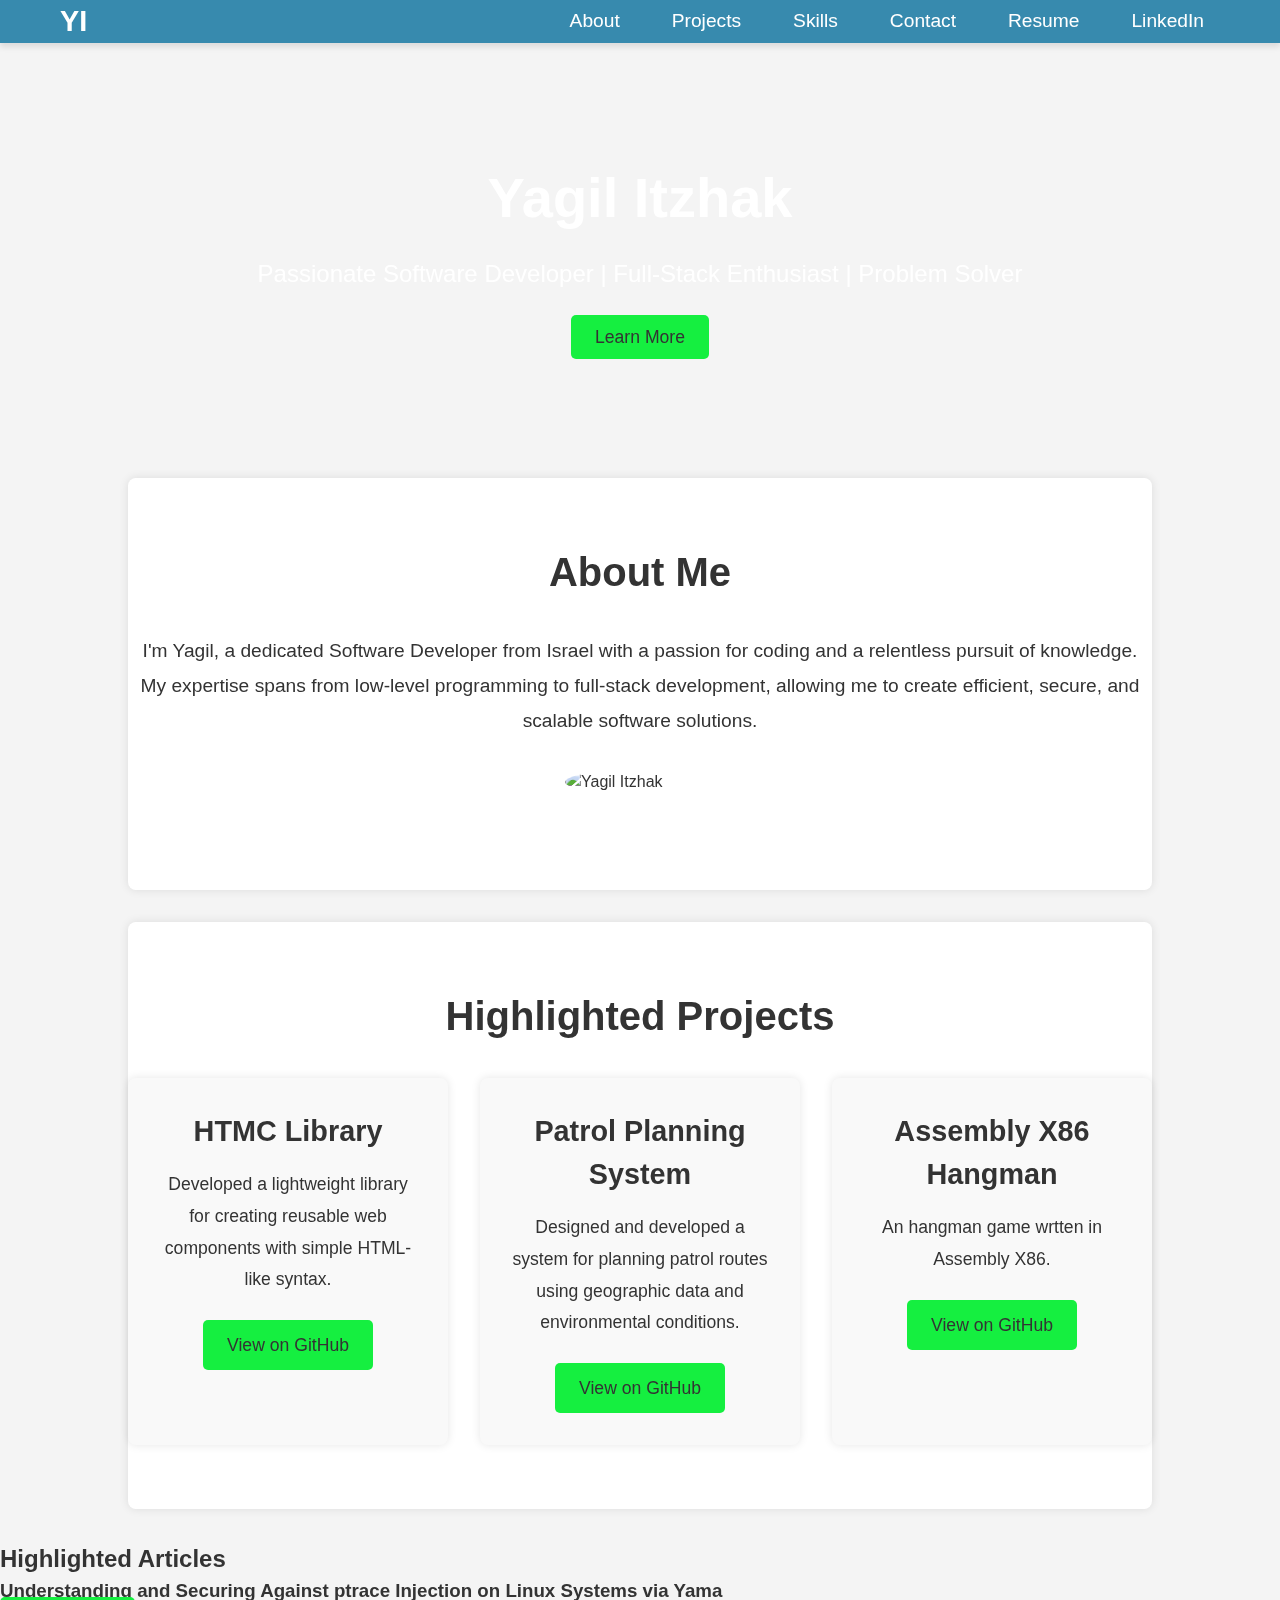
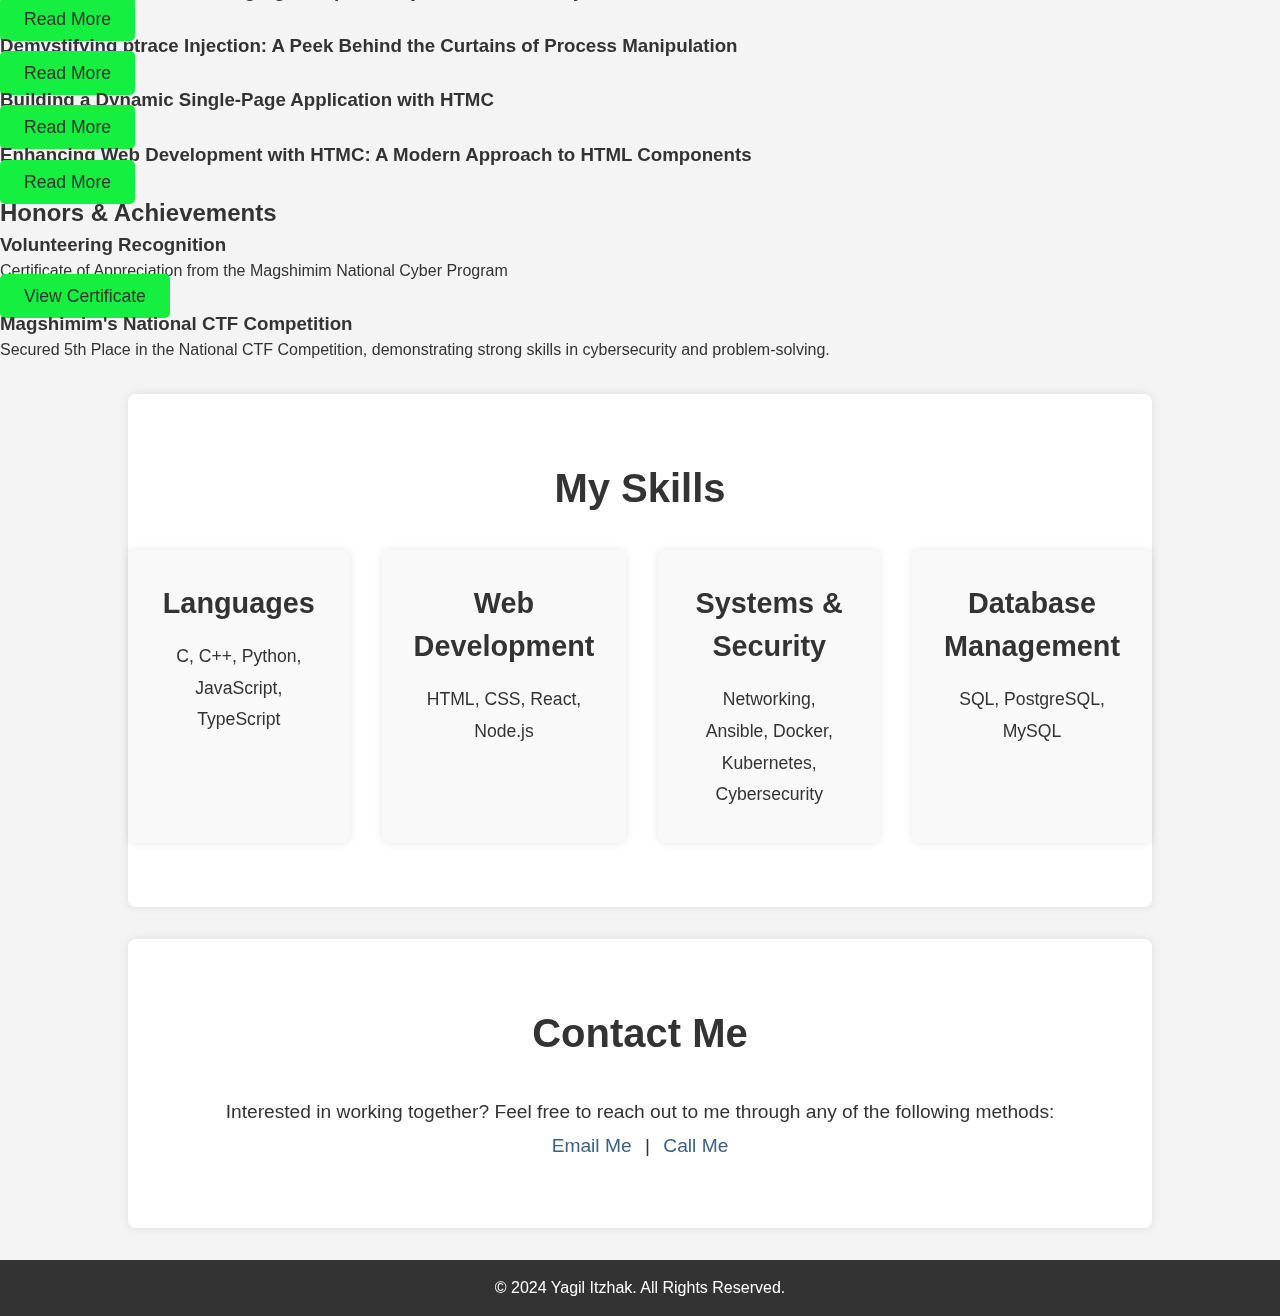
==== index.html @ 3022a71c "clearfy" ====
<!DOCTYPE html>
<html lang="en">
<head>
    <meta charset="UTF-8">
    <meta name="viewport" content="width=device-width, initial-scale=1.0">
    <link rel="stylesheet" href="style.css">
    <link rel="icon" href="./favicon.ico" type="image/x-icon">
    <title>Yagil Itzhak - Software Developer</title>
    <script src="https://cdnjs.cloudflare.com/ajax/libs/three.js/r128/three.min.js"></script>
</head>
<body>

    <!-- Navigation -->
    <nav class="navigation">
        <div class="nav-container">
            <div class="logo">
                <a href="#home">YI</a>
            </div>
            <div class="menu-toggle" id="mobile-menu">
                <span class="bar"></span>
                <span class="bar"></span>
                <span class="bar"></span>
            </div>
            <ul class="nav-menu">
                <li><a href="#about">About</a></li>
                <li><a href="#projects">Projects</a></li>
                <li><a href="#skills">Skills</a></li>
                <li><a href="#contact">Contact</a></li>
                <li><a href="./resume.html">Resume</a></li>
                <li><a href="https://www.linkedin.com/in/yagil-itzhak" target="_blank">LinkedIn</a></li>
            </ul>
        </div>
    </nav>

    <!-- Header -->
    <header class="header" id="home">
        <div class="header-content">
            <h1>Yagil Itzhak</h1>
            <p>Passionate Software Developer | Full-Stack Enthusiast | Problem Solver</p>
            <a href="#about" class="btn">Learn More</a>
        </div>
    </header>

    <!-- Three.js Canvas Container -->
    <div id="threejs-background"></div>

    <!-- About Section -->
    <section class="about" id="about">
        <div class="content">
            <h2>About Me</h2>
            <p>
                I'm Yagil, a dedicated Software Developer from Israel with a passion for coding and a relentless pursuit of knowledge. My expertise spans from low-level programming to full-stack development, allowing me to create efficient, secure, and scalable software solutions.
            </p>
            <img src="./image.png" alt="Yagil Itzhak" class="profile-picture">
        </div>
    </section>

    <!-- Projects Section -->
    <section class="projects" id="projects">
        <div class="content">
            <h2>Highlighted Projects</h2>
            <div class="project-grid">
                <div class="project-item">
                    <h3>HTMC Library</h3>
                    <p>Developed a lightweight library for creating reusable web components with simple HTML-like syntax.</p>
                    <a href="https://github.com/YagilItzhak/HTMC" target="_blank" class="btn">View on GitHub</a>
                </div>
                <div class="project-item">
                    <h3>Patrol Planning System</h3>
                    <p>Designed and developed a system for planning patrol routes using geographic data and environmental conditions.</p>
                    <a href="https://github.com/YagilItzhak/PatrolSystem" target="_blank" class="btn">View on GitHub</a>
                </div>
                <div class="project-item">
                    <h3>Assembly X86 Hangman</h3>
                    <p>An hangman game wrtten in Assembly X86.</p>
                    <a href="https://github.com/YagilItzhak/AssemblyHangmanX86" target="_blank" class="btn">View on GitHub</a>
                </div>
            </div>
        </div>
    </section>

    <!-- Articles Section -->
    <section class="articles" id="articles">
        <div class="content">
            <h2>Highlighted Articles</h2>
            <div class="article-list">
                <article class="article-item">
                    <h3>Understanding and Securing Against ptrace Injection on Linux Systems via Yama</h3>
                    <a href="https://medium.com/@anagrama.yagil/understanding-and-securing-against-ptrace-injection-on-linux-systems-via-0fc84eb11e77" target="_blank" class="btn">Read More</a>
                </article>
                <article class="article-item">
                    <h3>Demystifying ptrace Injection: A Peek Behind the Curtains of Process Manipulation</h3>
                    <a href="https://medium.com/@anagrama.yagil/demystifying-ptrace-injection-a-peek-behind-the-curtains-of-process-manipulation-c5a9b4f78347" target="_blank" class="btn">Read More</a>
                </article>
                <article class="article-item">
                    <h3>Building a Dynamic Single-Page Application with HTMC</h3>
                    <a href="https://medium.com/@anagrama.yagil/building-a-dynamic-single-page-application-with-htmc-2882ead3cfdf" target="_blank" class="btn">Read More</a>
                </article>
                <article class="article-item">
                    <h3>Enhancing Web Development with HTMC: A Modern Approach to HTML Components</h3>
                    <a href="https://medium.com/@anagrama.yagil/enhancing-web-development-with-htmc-a-modern-approach-to-html-components-56e205bc5c7c" target="_blank" class="btn">Read More</a>
                </article>
            </div>
        </div>
    </section>

    <!-- Honors & Achievements Section -->
    <section class="honors" id="honors">
        <div class="content">
            <h2>Honors & Achievements</h2>
            <div class="honor-item">
                <h3>Volunteering Recognition</h3>
                <p>Certificate of Appreciation from the Magshimim National Cyber Program</p>
                <a href="./Certificate_of_Appreciation.jpeg" target="_blank" class="btn">View Certificate</a>
            </div>
            <div class="honor-item">
                <h3>Magshimim's National CTF Competition</h3>
                <p>Secured 5th Place in the National CTF Competition, demonstrating strong skills in cybersecurity and problem-solving.</p>
            </div>
        </div>
    </section>    

    <!-- Skills Section -->
    <section class="skills" id="skills">
        <div class="content">
            <h2>My Skills</h2>
            <div class="skills-grid">
                <div class="skill-item">
                    <h3>Languages</h3>
                    <p>C, C++, Python, JavaScript, TypeScript</p>
                </div>
                <div class="skill-item">
                    <h3>Web Development</h3>
                    <p>HTML, CSS, React, Node.js</p>
                </div>
                <div class="skill-item">
                    <h3>Systems & Security</h3>
                    <p>Networking, Ansible, Docker, Kubernetes, Cybersecurity</p>
                </div>
                <div class="skill-item">
                    <h3>Database Management</h3>
                    <p>SQL, PostgreSQL, MySQL</p>
                </div>
            </div>
        </div>
    </section>

    <!-- Contact Section -->
    <section class="contact-info" id="contact">
        <div class="content">
            <h2>Contact Me</h2>
            <p>Interested in working together? Feel free to reach out to me through any of the following methods:</p>
            <p><a href="mailto:anagrama.yagil@gmail.com">Email Me</a> | <a href="tel:0523936252">Call Me</a></a></p>
        </div>
    </section>

    <!-- Footer -->
    <footer class="footer">
        <p>&copy; 2024 Yagil Itzhak. All Rights Reserved.</p>
    </footer>

    <!-- Smooth Scrolling Script -->
    <script src="script.js"></script>

    <!-- Mobile Menu Script -->
    <script>
        const mobileMenu = document.getElementById('mobile-menu');
        const navMenu = document.querySelector('.nav-menu');

        mobileMenu.addEventListener('click', () => {
            mobileMenu.classList.toggle('is-active');
            navMenu.classList.toggle('active');
        });
    </script>

</body>
</html>
---- style.css ----
/* Universal Styles */
* {
    line-height: 1.5;
    font-family: 'Arial', sans-serif;
    margin: 0;
    padding: 0;
    box-sizing: border-box;
}

body {
    background-color: #f4f4f4;
    color: #333;
}

a {
    color: #3a6186;
    text-decoration: none;
}

a:hover {
    text-decoration: underline;
}

/* Navigation */
.navigation {
    background-color: #378aae;
    position: fixed;
    width: 100%;
    top: 0;
    z-index: 1000;
    box-shadow: 0 4px 6px rgba(0, 0, 0, 0.1);
}

.nav-container {
    display: flex;
    justify-content: space-between;
    align-items: center;
    max-width: 1200px;
    margin: auto;
    padding: 0 20px;
}

.logo a {
    color: white;
    font-size: 1.8em;
    font-weight: bold;
    text-decoration: none;
}

.nav-menu {
    list-style: none;
    display: flex;
    justify-content: flex-end;
}

.nav-menu li {
    margin-left: 20px;
}

.nav-menu li a {
    color: white;
    font-size: 1.2em;
    padding: 1rem;
    transition: background-color 0.3s ease;
}

.nav-menu li a:hover {
    background-color: #FF5733;
    border-radius: 7px;
}

.menu-toggle {
    display: none;
    flex-direction: column;
    cursor: pointer;
}

.menu-toggle .bar {
    width: 25px;
    height: 3px;
    background-color: white;
    margin: 5px 0;
    transition: 0.4s;
}

/* Mobile Menu */
.menu-toggle.is-active .bar:nth-child(1) {
    transform: rotate(-45deg) translate(-5px, 6px);
}

.menu-toggle.is-active .bar:nth-child(2) {
    opacity: 0;
}

.menu-toggle.is-active .bar:nth-child(3) {
    transform: rotate(45deg) translate(-5px, -6px);
}

.nav-menu.active {
    display: block;
    position: absolute;
    top: 60px;
    left: 0;
    width: 100%;
    background-color: #378aae;
    padding: 0;
}

.nav-menu.active li {
    text-align: center;
    margin: 0;
}

.nav-menu.active li a {
    display: block;
    padding: 15px;
}

/* Header */
.header {
    background: transparent;
    color: white;
    text-align: center;
    padding: 6rem 0;
    position: relative;
    margin-top: 60px; /* Adjusted for fixed navigation */
}

.header-content {
    max-width: 800px;
    margin: 0 auto;
    z-index: 1;
    position: relative;
}

.header h1 {
    font-size: 3.5rem;
    margin-bottom: 1rem;
}

.header p {
    font-size: 1.5rem;
    margin-bottom: 2rem;
}

.btn {
    background-color: #15ef40;
    color: #333;
    padding: 0.75rem 1.5rem;
    border-radius: 5px;
    font-size: 1.1rem;
    transition: background-color 0.3s ease;
}

.btn:hover {
    background-color: #3498db;
}

/* About Section */
.about, .projects, .skills, .contact-info {
    padding: 4rem 0;
    background-color: #fff;
    margin: 2rem auto;
    width: 80%;
    box-shadow: 0px 0px 10px rgba(0, 0, 0, 0.1);
    border-radius: 8px;
}

.about h2, .projects h2, .skills h2, .contact-info h2 {
    font-size: 2.5rem;
    margin-bottom: 2rem;
    text-align: center;
}

.about p, .projects p, .skills p, .contact-info p {
    font-size: 1.2rem;
    line-height: 1.8;
    text-align: center;
}

.profile-picture {
    max-width: 150px;
    border-radius: 50%;
    display: block;
    margin: 2rem auto;
}

/* Projects Section */
.project-grid {
    display: flex;
    justify-content: space-between;
    gap: 2rem;
}

.project-item {
    flex: 1;
    background-color: #f9f9f9;
    padding: 2rem;
    border-radius: 8px;
    text-align: center;
    box-shadow: 0px 0px 10px rgba(0, 0, 0, 0.1);
}

.project-item img {
    max-width: 100%;
    border-radius: 8px;
    margin-bottom: 1rem;
}

.project-item h3 {
    font-size: 1.8rem;
    margin-bottom: 1rem;
}

.project-item p {
    font-size: 1.1rem;
    margin-bottom: 1.5rem;
}

.project-item .btn {
    display: inline-block;
}

/* Skills Section */
.skills-grid {
    display: flex;
    justify-content: space-between;
    gap: 2rem;
    text-align: center;
}

.skill-item {
    flex: 1;
    background-color: #f9f9f9;
    padding: 2rem;
    border-radius: 8px;
    box-shadow: 0px 0px 10px rgba(0, 0, 0, 0.1);
}

.skill-item h3 {
    font-size: 1.8rem;
    margin-bottom: 1rem;
}

.skill-item p {
    font-size: 1.1rem;
}

/* Contact Section */
.contact-info {
    text-align: center;
}

.contact-info p a {
    display: inline-block;
    margin: 0 0.5rem;
    font-size: 1.2rem;
}

/* Footer */
.footer {
    background-color: #333;
    color: white;
    text-align: center;
    padding: 1rem 0;
    font-size: 1rem;
}

/* Three.js Background */
#threejs-background {
    position: fixed;
    top: 0;
    left: 0;
    width: 100%;
    height: 100%;
    z-index: -1;
}

/* Responsive Design */
@media (max-width: 768px) {
    .menu-toggle {
        display: flex;
    }

    .nav-menu {
        display: none;
        flex-direction: column;
        width: 100%;
    }

    .header h1 {
        font-size: 2.5rem;
    }

    .header p {
        font-size: 1.2rem;
    }

    .about, .projects, .skills, .contact-info {
        width: 95%;
    }

    .project-grid, .skills-grid {
        flex-direction: column;
    }
}
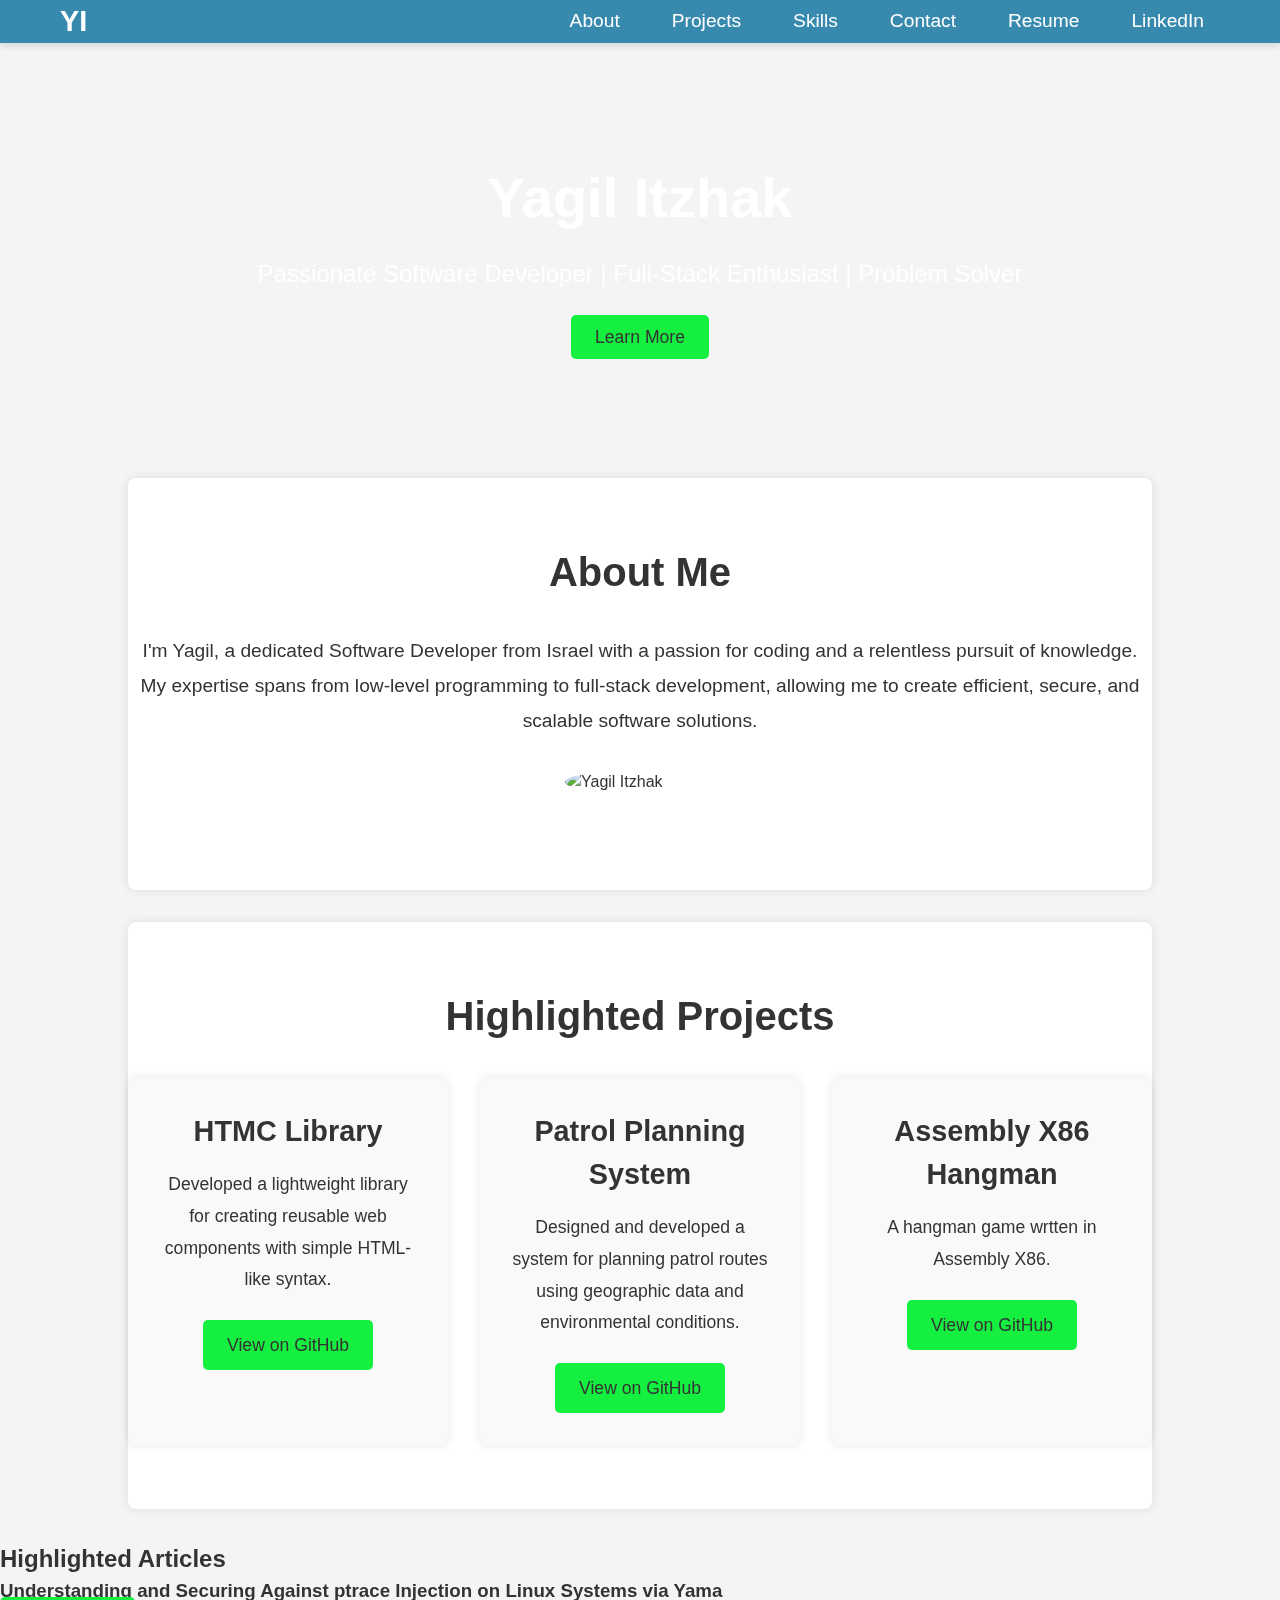
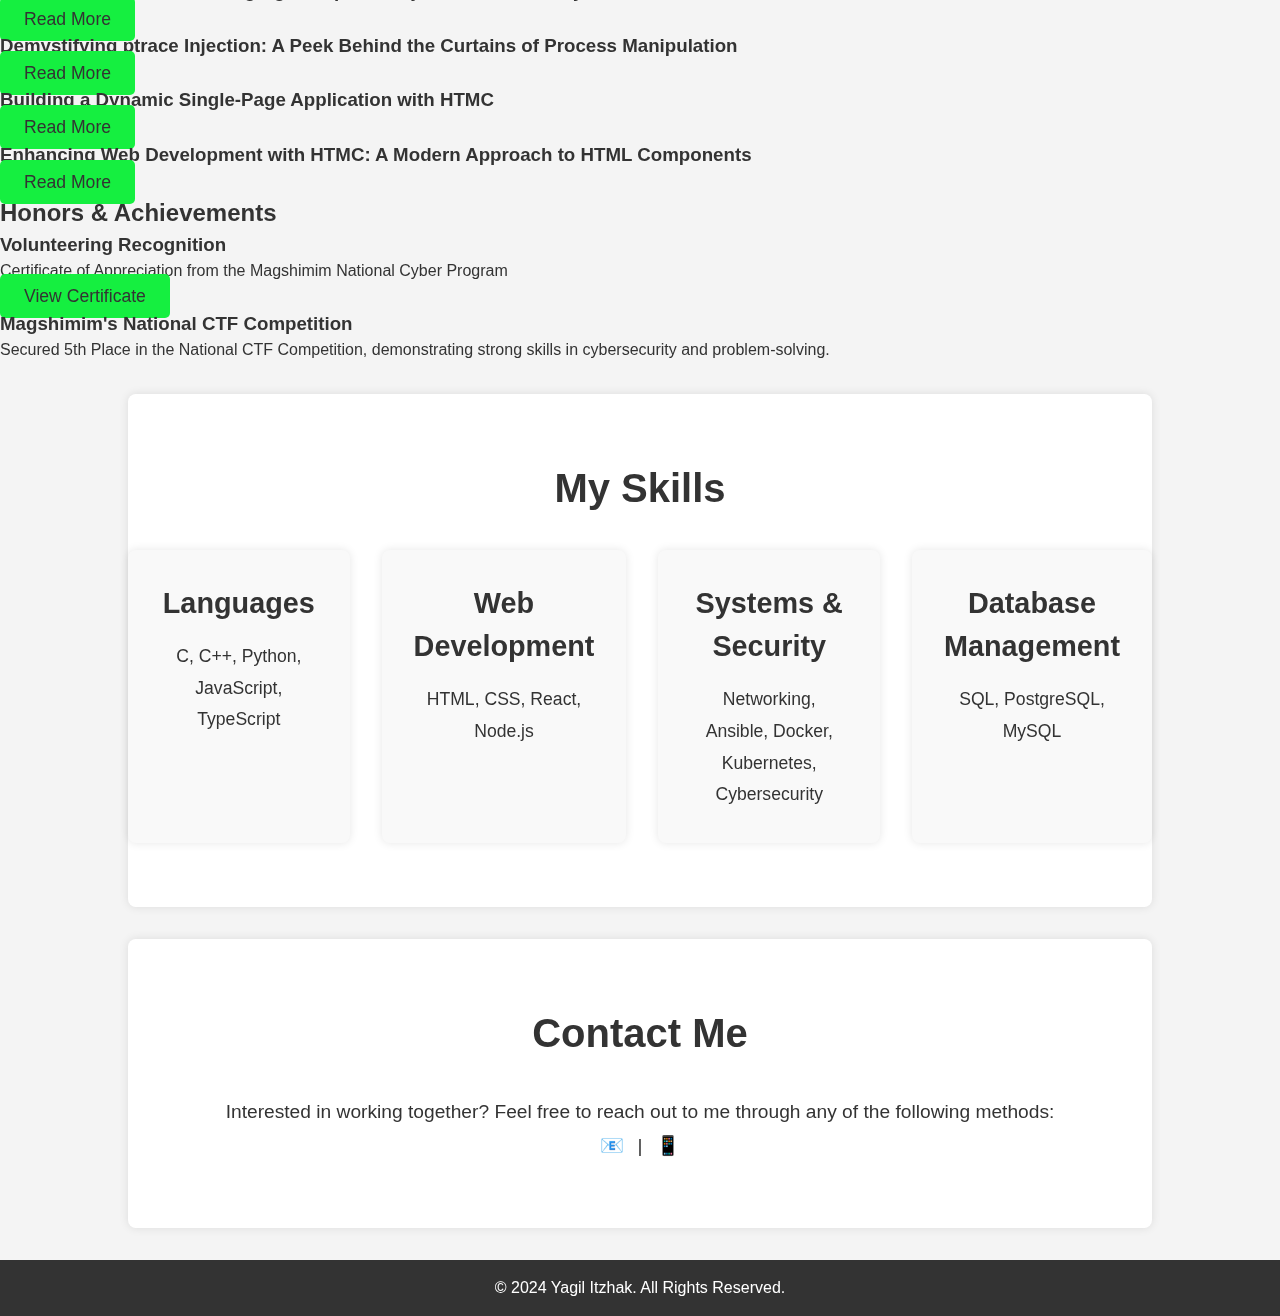
==== commit 38abf4ab: "grammer fix, icons" ====
--- a/index.html
+++ b/index.html
@@ -72,7 +72,7 @@
                 </div>
                 <div class="project-item">
                     <h3>Assembly X86 Hangman</h3>
-                    <p>An hangman game wrtten in Assembly X86.</p>
+                    <p>A hangman game wrtten in Assembly X86.</p>
                     <a href="https://github.com/YagilItzhak/AssemblyHangmanX86" target="_blank" class="btn">View on GitHub</a>
                 </div>
             </div>
@@ -150,7 +150,7 @@
         <div class="content">
             <h2>Contact Me</h2>
             <p>Interested in working together? Feel free to reach out to me through any of the following methods:</p>
-            <p><a href="mailto:anagrama.yagil@gmail.com">Email Me</a> | <a href="tel:0523936252">Call Me</a></a></p>
+            <p><a href="mailto:anagrama.yagil@gmail.com">&#x1F4E7;</a> | <a href="tel:0523936252">&#x1F4F1;</a></a></p>
         </div>
     </section>
 
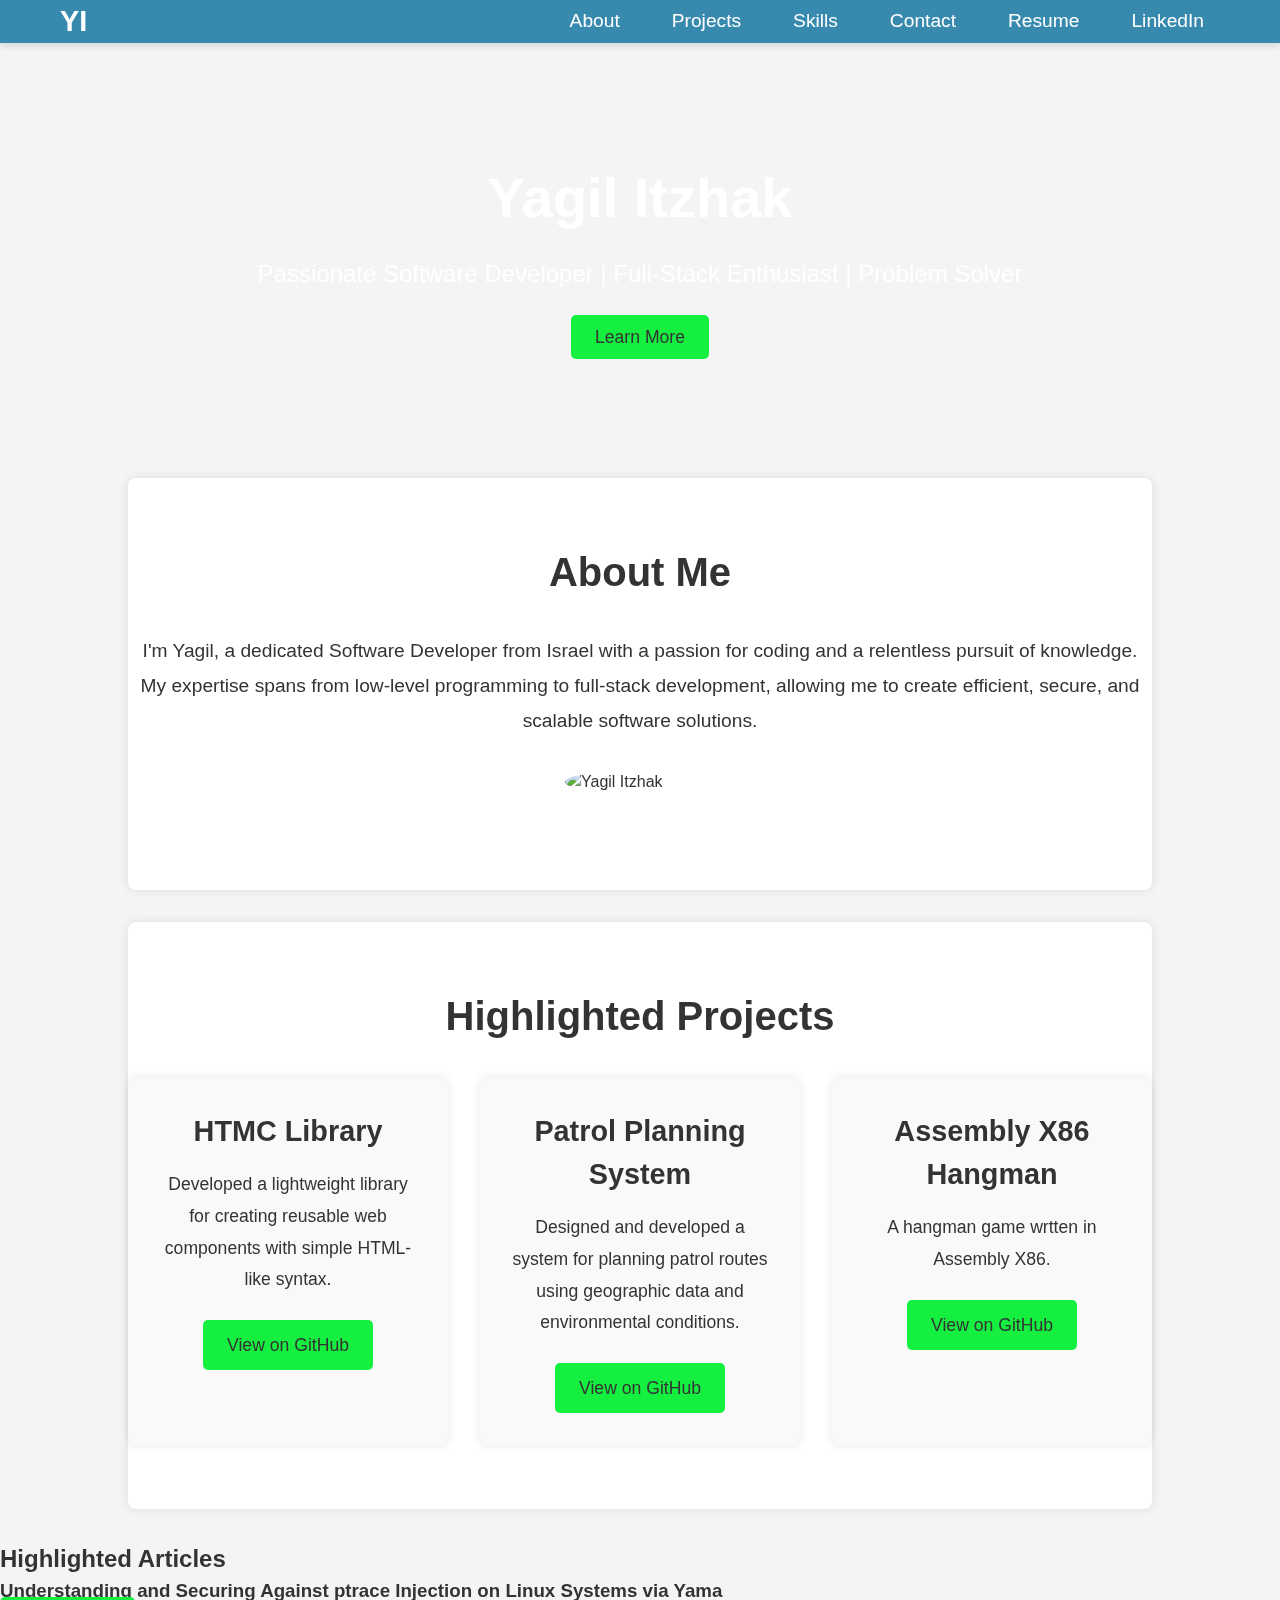
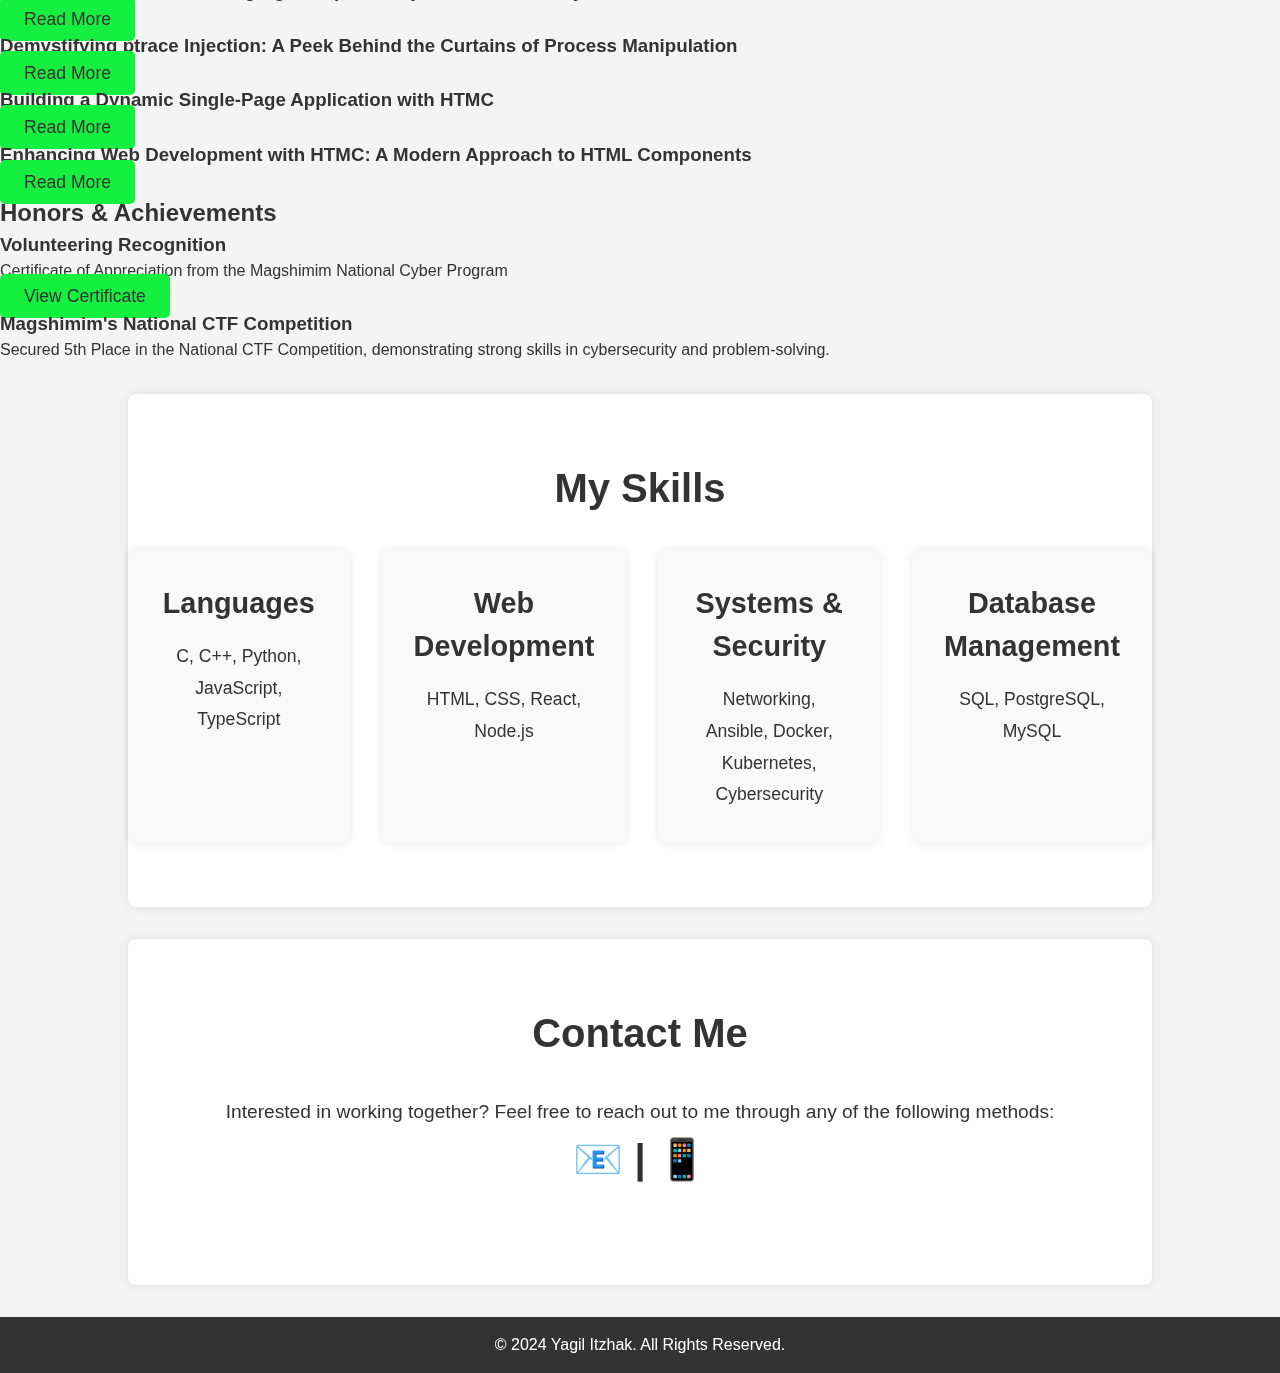
==== commit 5b70a9d8: "resize again" ====
--- a/index.html
+++ b/index.html
@@ -150,7 +150,7 @@
         <div class="content">
             <h2>Contact Me</h2>
             <p>Interested in working together? Feel free to reach out to me through any of the following methods:</p>
-            <p><a href="mailto:anagrama.yagil@gmail.com">&#x1F4E7;</a> | <a href="tel:0523936252">&#x1F4F1;</a></a></p>
+            <p><h2><a href="mailto:anagrama.yagil@gmail.com">&#x1F4E7;</a> | <a href="tel:0523936252">&#x1F4F1;</a></a></h2></p>
         </div>
     </section>
 
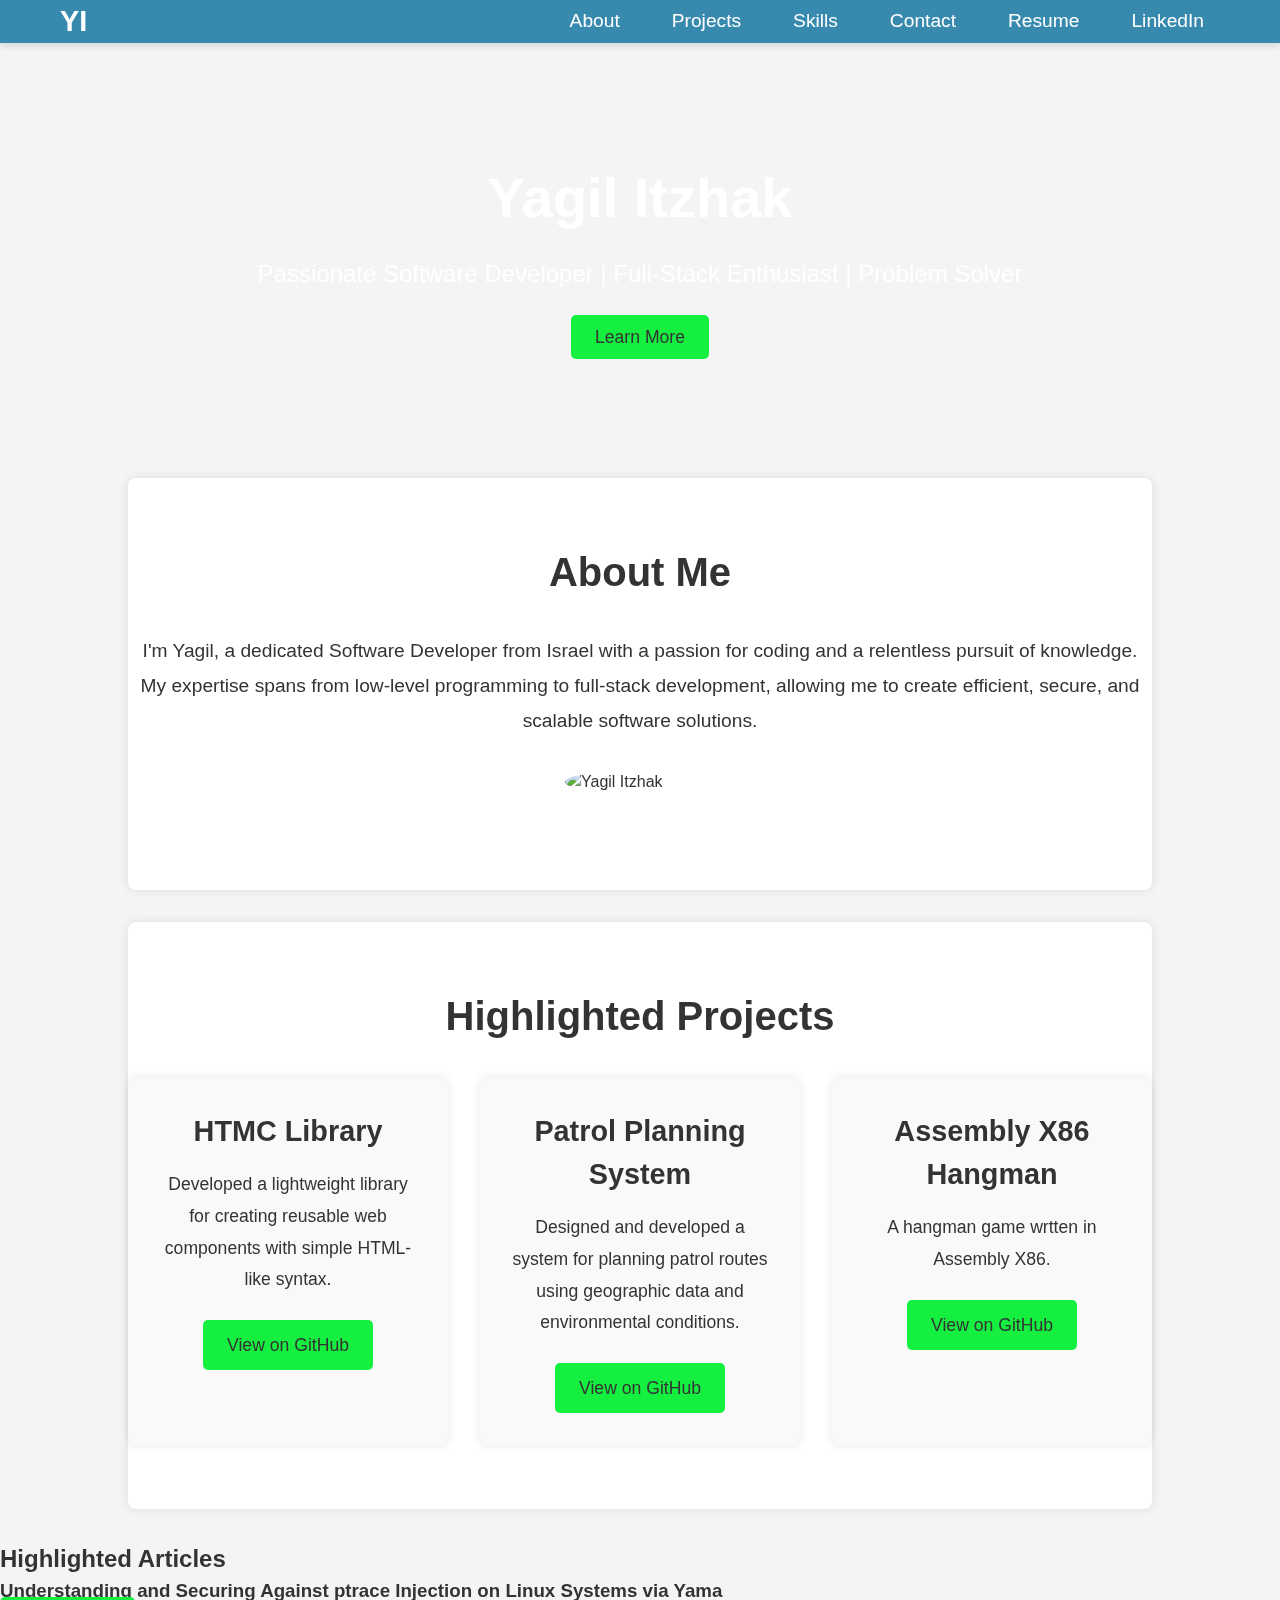
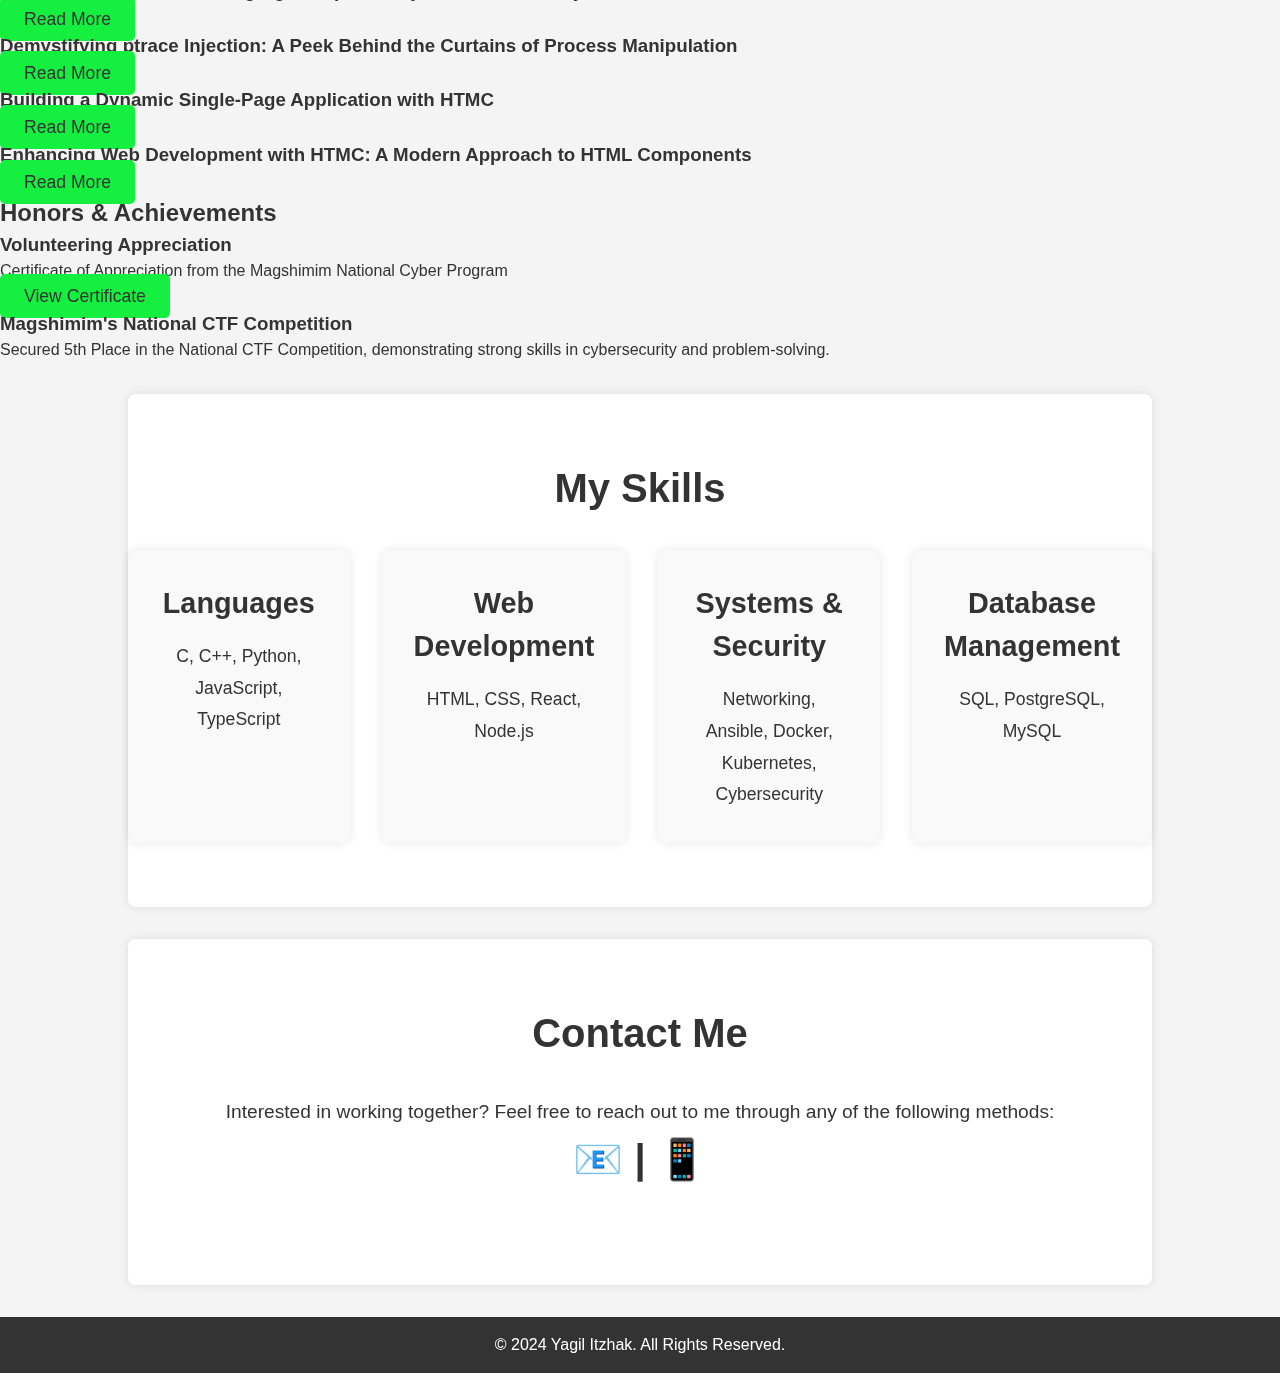
==== commit 6ab226da: "clearfy" ====
--- a/index.html
+++ b/index.html
@@ -109,7 +109,7 @@
         <div class="content">
             <h2>Honors & Achievements</h2>
             <div class="honor-item">
-                <h3>Volunteering Recognition</h3>
+                <h3>Volunteering Appreciation</h3>
                 <p>Certificate of Appreciation from the Magshimim National Cyber Program</p>
                 <a href="./Certificate_of_Appreciation.jpeg" target="_blank" class="btn">View Certificate</a>
             </div>
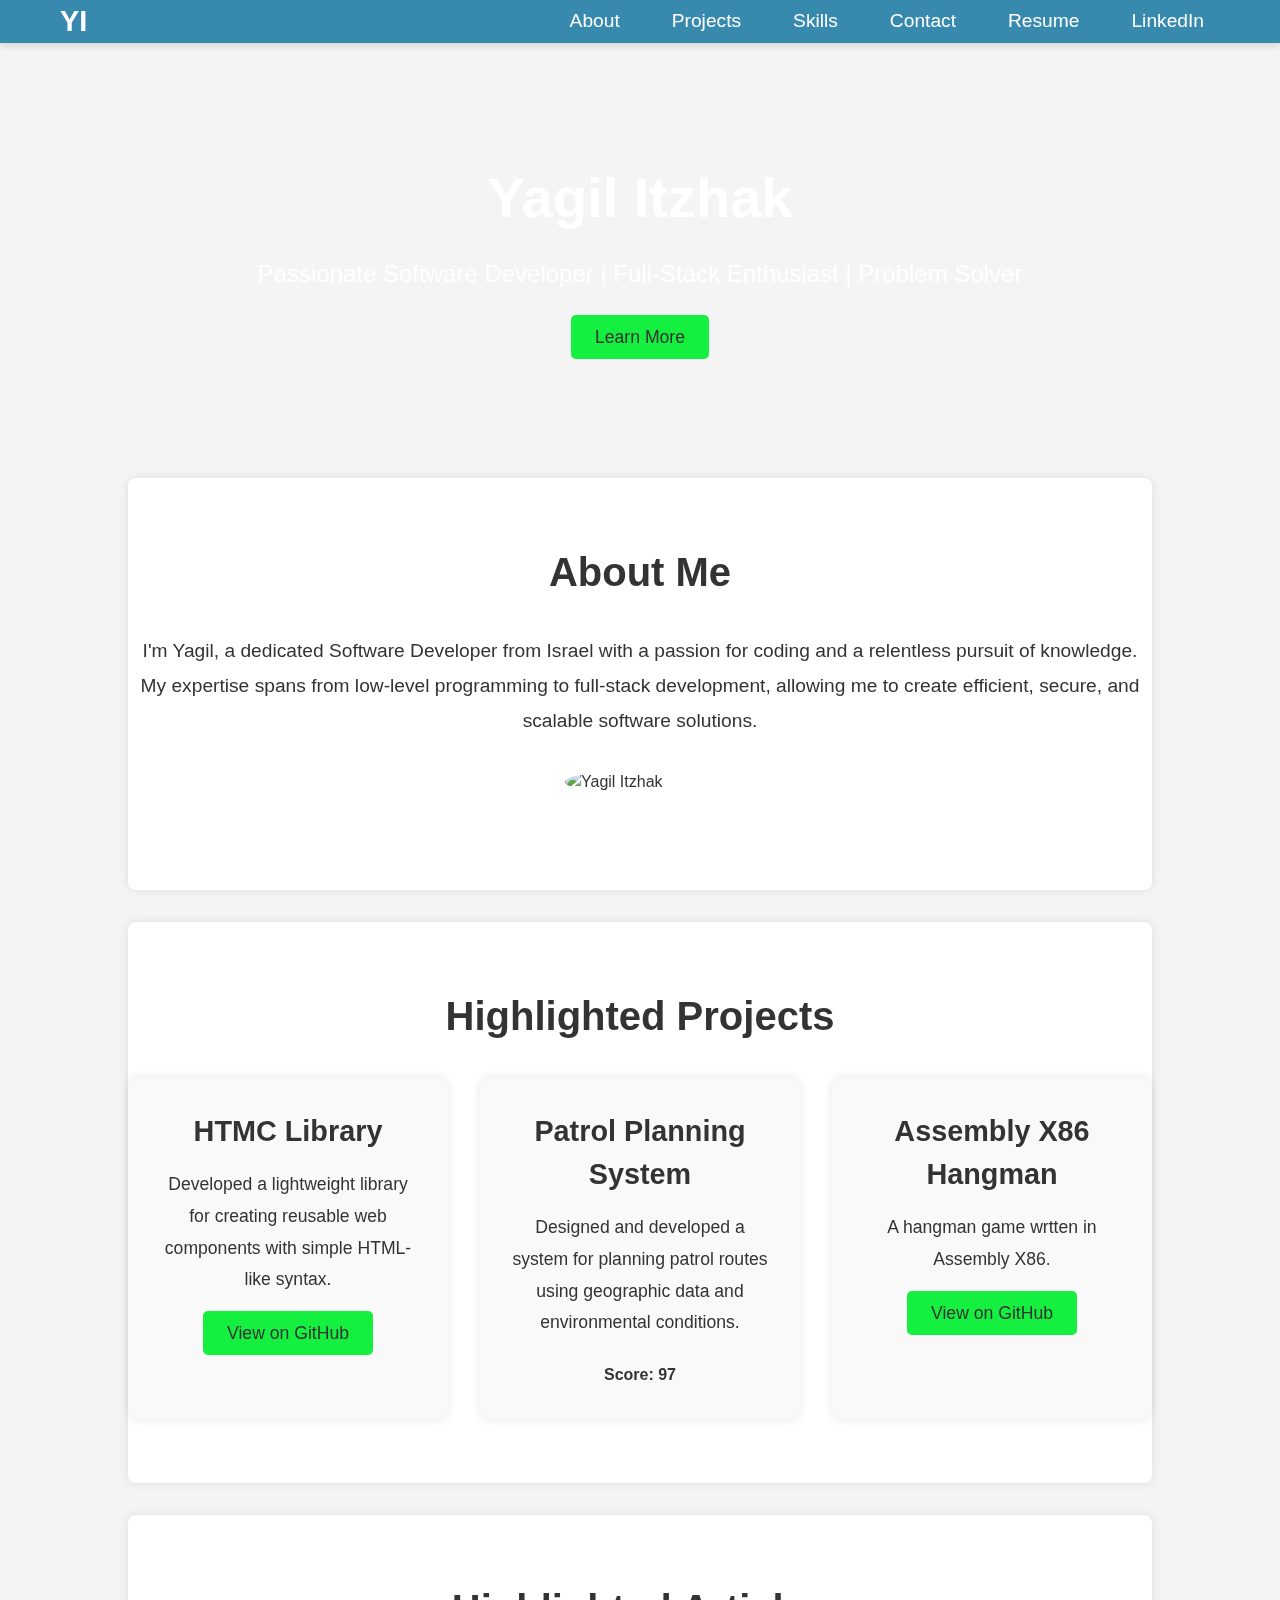
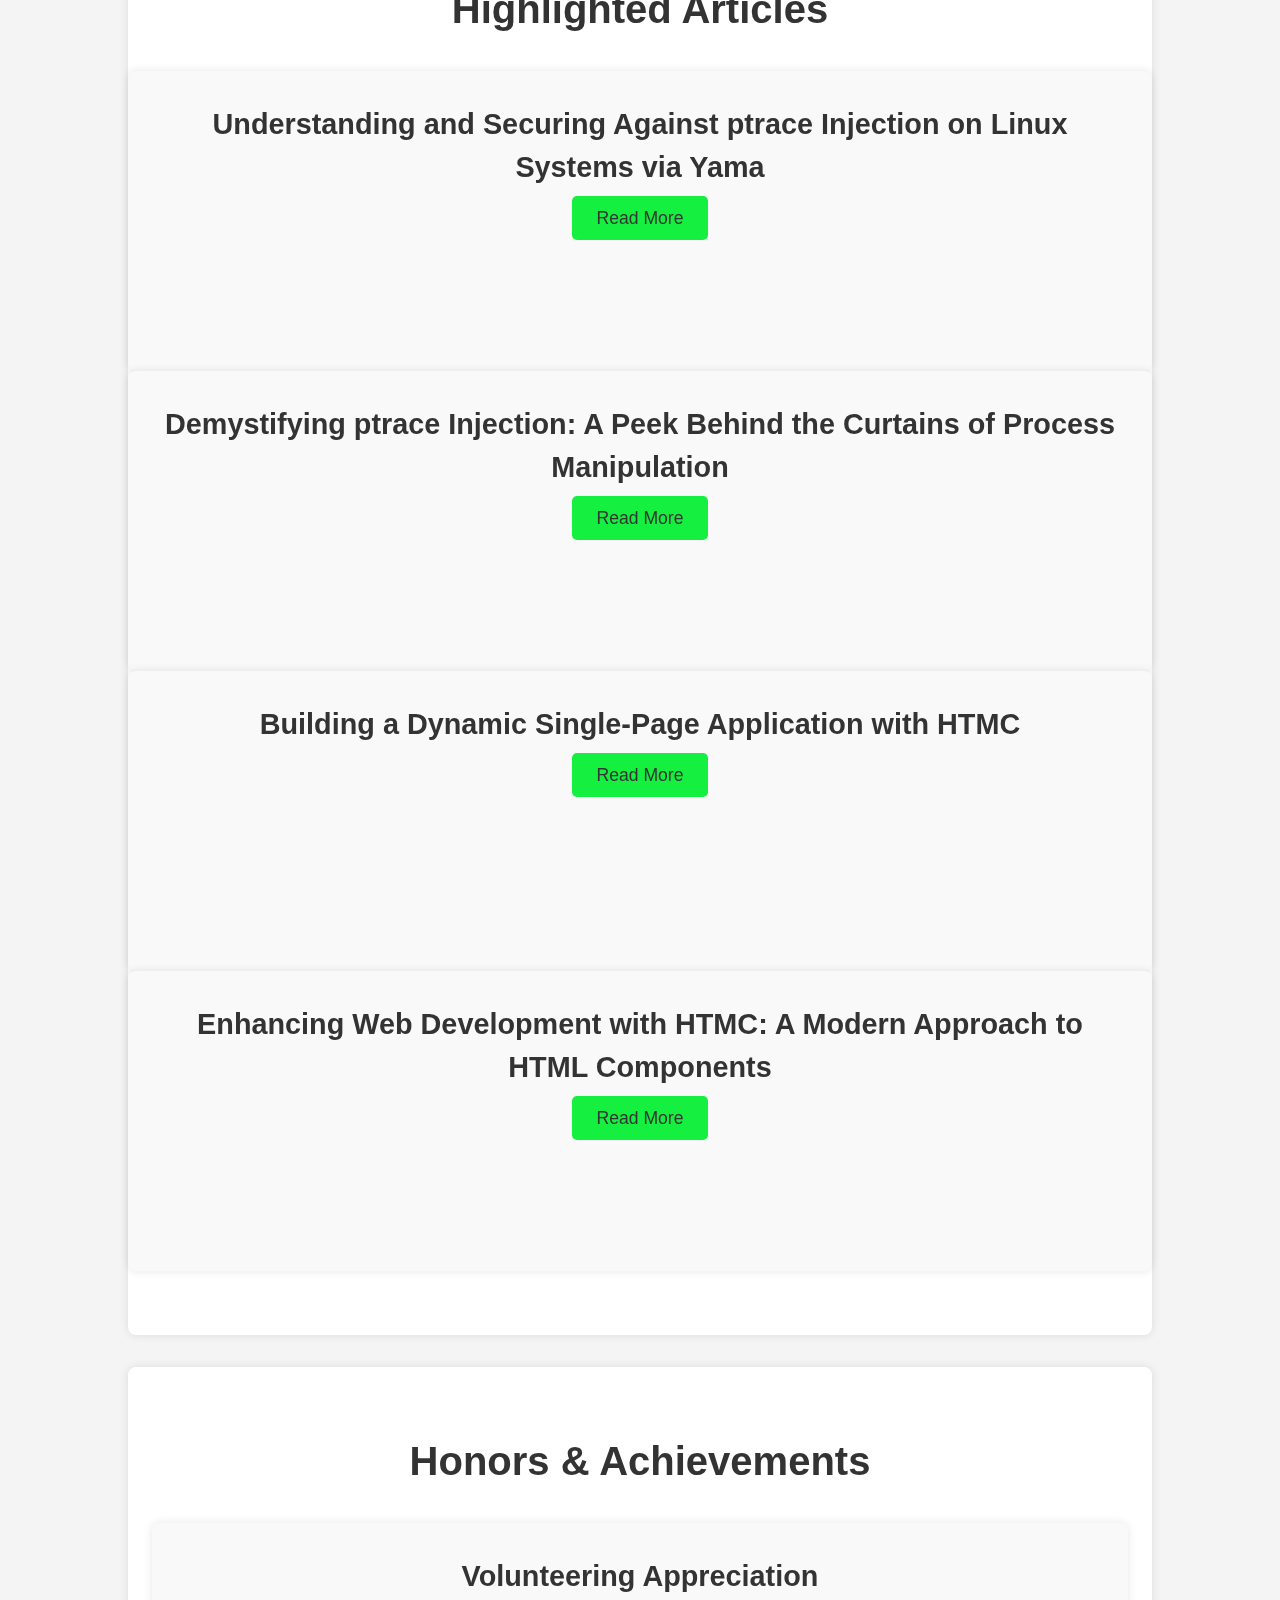
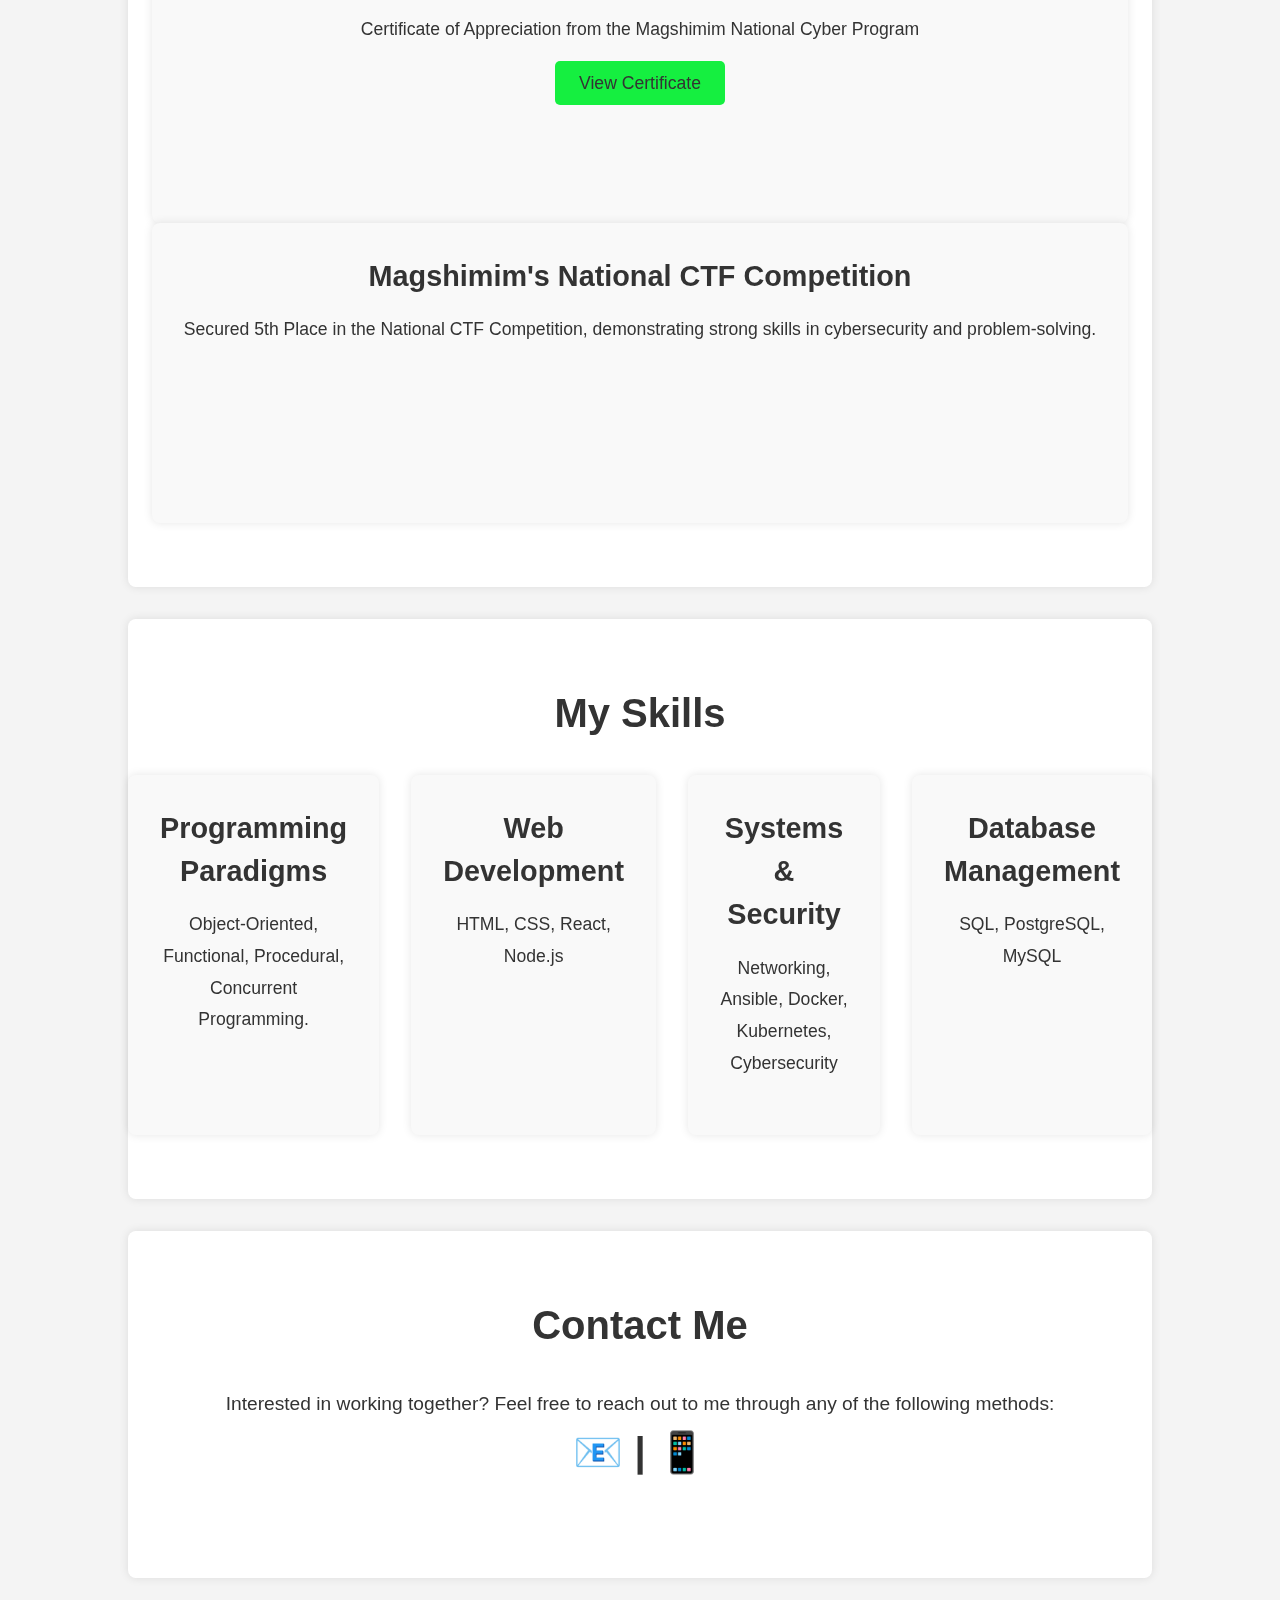
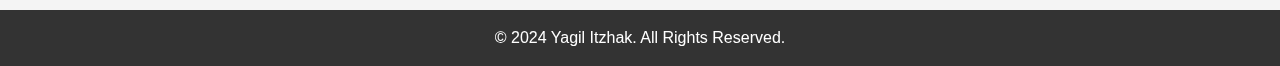
==== commit 073f0da3: "update skills" ====
--- a/index.html
+++ b/index.html
@@ -68,7 +68,7 @@
                 <div class="project-item">
                     <h3>Patrol Planning System</h3>
                     <p>Designed and developed a system for planning patrol routes using geographic data and environmental conditions.</p>
-                    <a href="https://github.com/YagilItzhak/PatrolSystem" target="_blank" class="btn">View on GitHub</a>
+                    <b>Score: 97</b>
                 </div>
                 <div class="project-item">
                     <h3>Assembly X86 Hangman</h3>
@@ -126,8 +126,8 @@
             <h2>My Skills</h2>
             <div class="skills-grid">
                 <div class="skill-item">
-                    <h3>Languages</h3>
-                    <p>C, C++, Python, JavaScript, TypeScript</p>
+                    <h3>Programming Paradigms</h3>
+                    <p>Object-Oriented, Functional, Procedural, Concurrent Programming.</p>
                 </div>
                 <div class="skill-item">
                     <h3>Web Development</h3>
--- a/style.css
+++ b/style.css
@@ -1,19 +1,38 @@
+/* Define CSS Variables */
+:root {
+    --primary-color: #378aae;
+    --secondary-color: #3a6186;
+    --accent-color: #15ef40;
+    --hover-color: #FF5733;
+    --background-color: #f4f4f4;
+    --text-color: #333;
+    --white-color: #fff;
+    --font-family: 'Arial', sans-serif;
+    --header-height: 60px;
+    --box-shadow-light: 0px 0px 10px rgba(0, 0, 0, 0.1);
+    --box-shadow-medium: 0 4px 6px rgba(0, 0, 0, 0.1);
+}
+
+::selection {
+    background-color: yellow;
+}
+
 /* Universal Styles */
 * {
     line-height: 1.5;
-    font-family: 'Arial', sans-serif;
+    font-family: var(--font-family);
     margin: 0;
     padding: 0;
     box-sizing: border-box;
 }
 
 body {
-    background-color: #f4f4f4;
-    color: #333;
+    background-color: var(--background-color);
+    color: var(--text-color);
 }
 
 a {
-    color: #3a6186;
+    color: var(--secondary-color);
     text-decoration: none;
 }
 
@@ -23,12 +42,12 @@
 
 /* Navigation */
 .navigation {
-    background-color: #378aae;
+    background-color: var(--primary-color);
     position: fixed;
     width: 100%;
     top: 0;
     z-index: 1000;
-    box-shadow: 0 4px 6px rgba(0, 0, 0, 0.1);
+    box-shadow: var(--box-shadow-medium);
 }
 
 .nav-container {
@@ -41,10 +60,17 @@
 }
 
 .logo a {
-    color: white;
+    color: var(--white-color);
     font-size: 1.8em;
     font-weight: bold;
     text-decoration: none;
+}
+
+.profile-picture {
+    max-width: 150px;
+    border-radius: 50%;
+    display: block;
+    margin: 2rem auto;
 }
 
 .nav-menu {
@@ -58,17 +84,18 @@
 }
 
 .nav-menu li a {
-    color: white;
+    color: var(--white-color);
     font-size: 1.2em;
     padding: 1rem;
     transition: background-color 0.3s ease;
 }
 
 .nav-menu li a:hover {
-    background-color: #FF5733;
+    background-color: var(--hover-color);
     border-radius: 7px;
 }
 
+/* Mobile Menu */
 .menu-toggle {
     display: none;
     flex-direction: column;
@@ -78,12 +105,11 @@
 .menu-toggle .bar {
     width: 25px;
     height: 3px;
-    background-color: white;
+    background-color: var(--white-color);
     margin: 5px 0;
     transition: 0.4s;
 }
 
-/* Mobile Menu */
 .menu-toggle.is-active .bar:nth-child(1) {
     transform: rotate(-45deg) translate(-5px, 6px);
 }
@@ -99,10 +125,10 @@
 .nav-menu.active {
     display: block;
     position: absolute;
-    top: 60px;
+    top: var(--header-height);
     left: 0;
     width: 100%;
-    background-color: #378aae;
+    background-color: var(--primary-color);
     padding: 0;
 }
 
@@ -119,11 +145,11 @@
 /* Header */
 .header {
     background: transparent;
-    color: white;
+    color: var(--white-color);
     text-align: center;
     padding: 6rem 0;
     position: relative;
-    margin-top: 60px; /* Adjusted for fixed navigation */
+    margin-top: var(--header-height); /* Adjusted for fixed navigation */
 }
 
 .header-content {
@@ -144,8 +170,8 @@
 }
 
 .btn {
-    background-color: #15ef40;
-    color: #333;
+    background-color: var(--accent-color);
+    color: var(--text-color);
     padding: 0.75rem 1.5rem;
     border-radius: 5px;
     font-size: 1.1rem;
@@ -156,111 +182,86 @@
     background-color: #3498db;
 }
 
-/* About Section */
-.about, .projects, .skills, .contact-info {
+/* Section Styling */
+section {
     padding: 4rem 0;
-    background-color: #fff;
+    background-color: var(--white-color);
     margin: 2rem auto;
     width: 80%;
-    box-shadow: 0px 0px 10px rgba(0, 0, 0, 0.1);
+    box-shadow: var(--box-shadow-light);
     border-radius: 8px;
 }
 
-.about h2, .projects h2, .skills h2, .contact-info h2 {
+section h2 {
     font-size: 2.5rem;
     margin-bottom: 2rem;
     text-align: center;
 }
 
-.about p, .projects p, .skills p, .contact-info p {
+section p {
     font-size: 1.2rem;
     line-height: 1.8;
     text-align: center;
 }
 
-.profile-picture {
-    max-width: 150px;
-    border-radius: 50%;
-    display: block;
-    margin: 2rem auto;
-}
-
-/* Projects Section */
-.project-grid {
+.honors{
+    display: flex;
+    justify-content: center;
+    gap: 2rem;
+}
+
+/* Project & Honors Grid */
+.project-grid, .skills-grid, .article-grid {
     display: flex;
     justify-content: space-between;
     gap: 2rem;
 }
 
-.project-item {
+.project-item, .honor-item, .article-item, .skill-item {
     flex: 1;
     background-color: #f9f9f9;
     padding: 2rem;
     border-radius: 8px;
     text-align: center;
-    box-shadow: 0px 0px 10px rgba(0, 0, 0, 0.1);
-}
-
-.project-item img {
+    box-shadow: var(--box-shadow-light);
+    min-height: 300px;
+    transition: transform 0.3s ease, box-shadow 0.3s ease;
+}
+
+/* Hover effect for the cards */
+@media (min-width: 768px) {
+    .project-item:hover, .honor-item:hover, .article-item:hover, .skill-item:hover {
+        transform: scale(1.05); /* Scale up the card */
+        box-shadow: 0px 0px 15px rgba(0, 0, 0, 0.2); /* Enhance the shadow effect */
+    }
+}
+
+
+.project-item img, .article-item img {
     max-width: 100%;
     border-radius: 8px;
     margin-bottom: 1rem;
-}
-
-.project-item h3 {
+    transition: transform 0.3s ease; /* Add transition to the image */
+}
+
+.project-item:hover img, .article-item:hover img {
+    transform: scale(1.05); /* Slightly enlarge the image */
+}
+
+.project-item h3, .honor-item h3, .article-item h3, .skill-item h3 {
     font-size: 1.8rem;
     margin-bottom: 1rem;
 }
 
-.project-item p {
+.project-item p, .honor-item p, .article-item p, .skill-item p {
     font-size: 1.1rem;
     margin-bottom: 1.5rem;
 }
 
-.project-item .btn {
-    display: inline-block;
-}
-
-/* Skills Section */
-.skills-grid {
-    display: flex;
-    justify-content: space-between;
-    gap: 2rem;
-    text-align: center;
-}
-
-.skill-item {
-    flex: 1;
-    background-color: #f9f9f9;
-    padding: 2rem;
-    border-radius: 8px;
-    box-shadow: 0px 0px 10px rgba(0, 0, 0, 0.1);
-}
-
-.skill-item h3 {
-    font-size: 1.8rem;
-    margin-bottom: 1rem;
-}
-
-.skill-item p {
-    font-size: 1.1rem;
-}
-
-/* Contact Section */
-.contact-info {
-    text-align: center;
-}
-
-.contact-info p a {
-    display: inline-block;
-    margin: 0 0.5rem;
-    font-size: 1.2rem;
-}
-
 /* Footer */
 .footer {
-    background-color: #333;
-    color: white;
+    background-color: var(--text-color);
+    color: var(--white-color);
     text-align: center;
     padding: 1rem 0;
     font-size: 1rem;
@@ -276,7 +277,7 @@
     z-index: -1;
 }
 
-/* Responsive Design */
+/* Media Queries */
 @media (max-width: 768px) {
     .menu-toggle {
         display: flex;
@@ -296,11 +297,11 @@
         font-size: 1.2rem;
     }
 
-    .about, .projects, .skills, .contact-info {
+    section {
         width: 95%;
     }
 
-    .project-grid, .skills-grid {
+    .project-grid, .skills-grid, .honors, .article-grid {
         flex-direction: column;
     }
-}+}
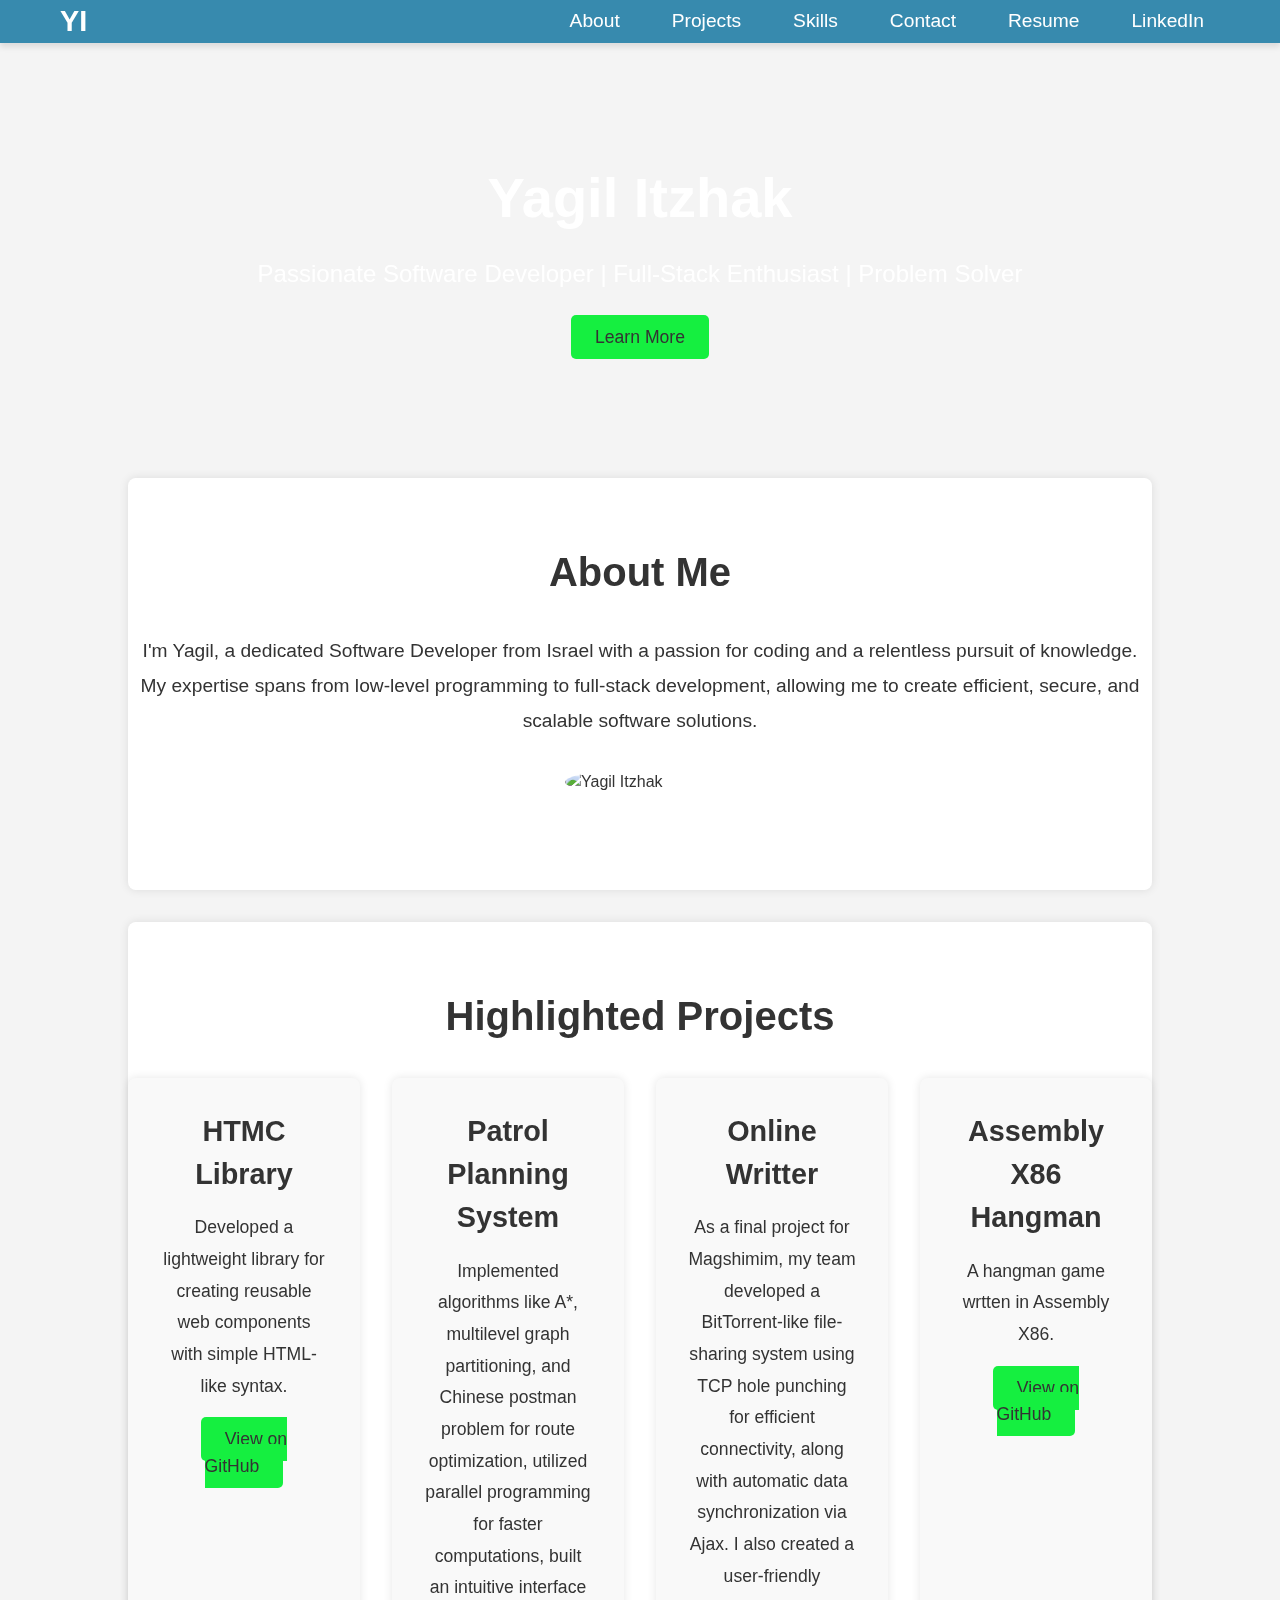
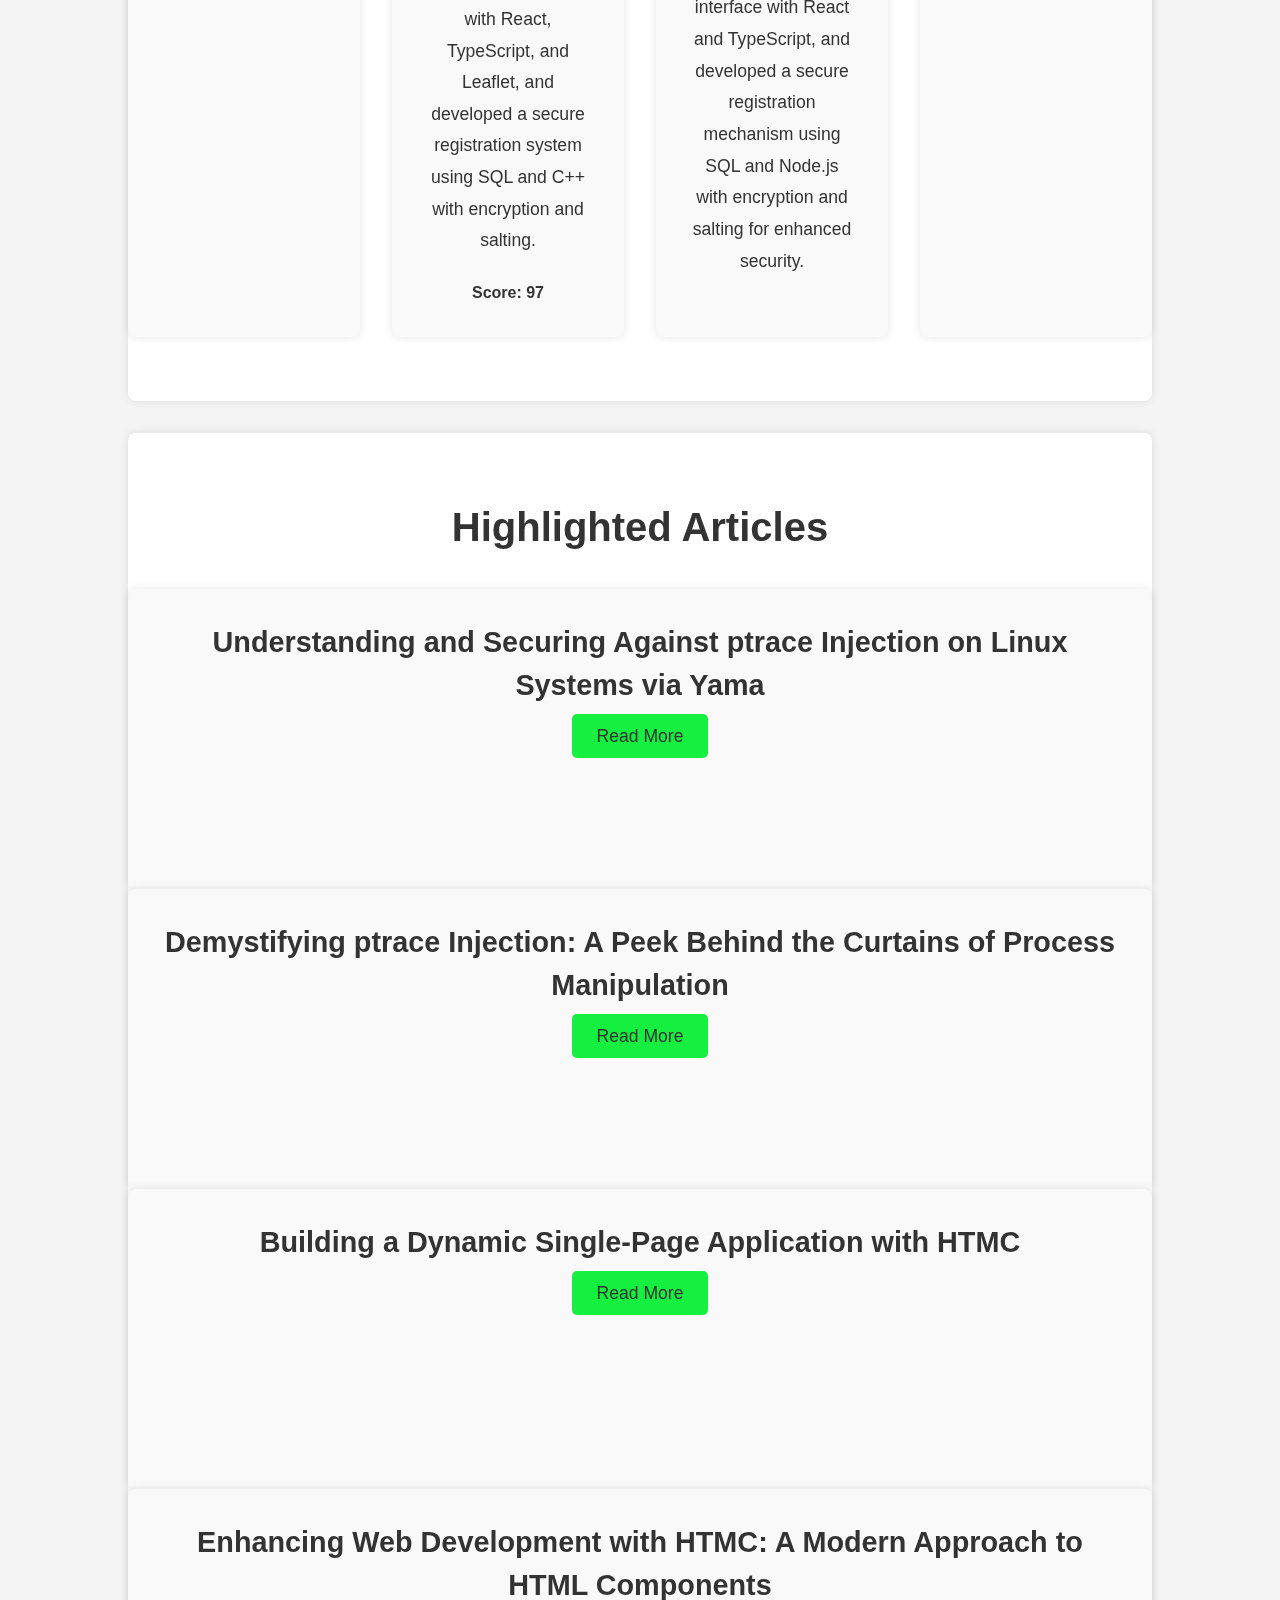
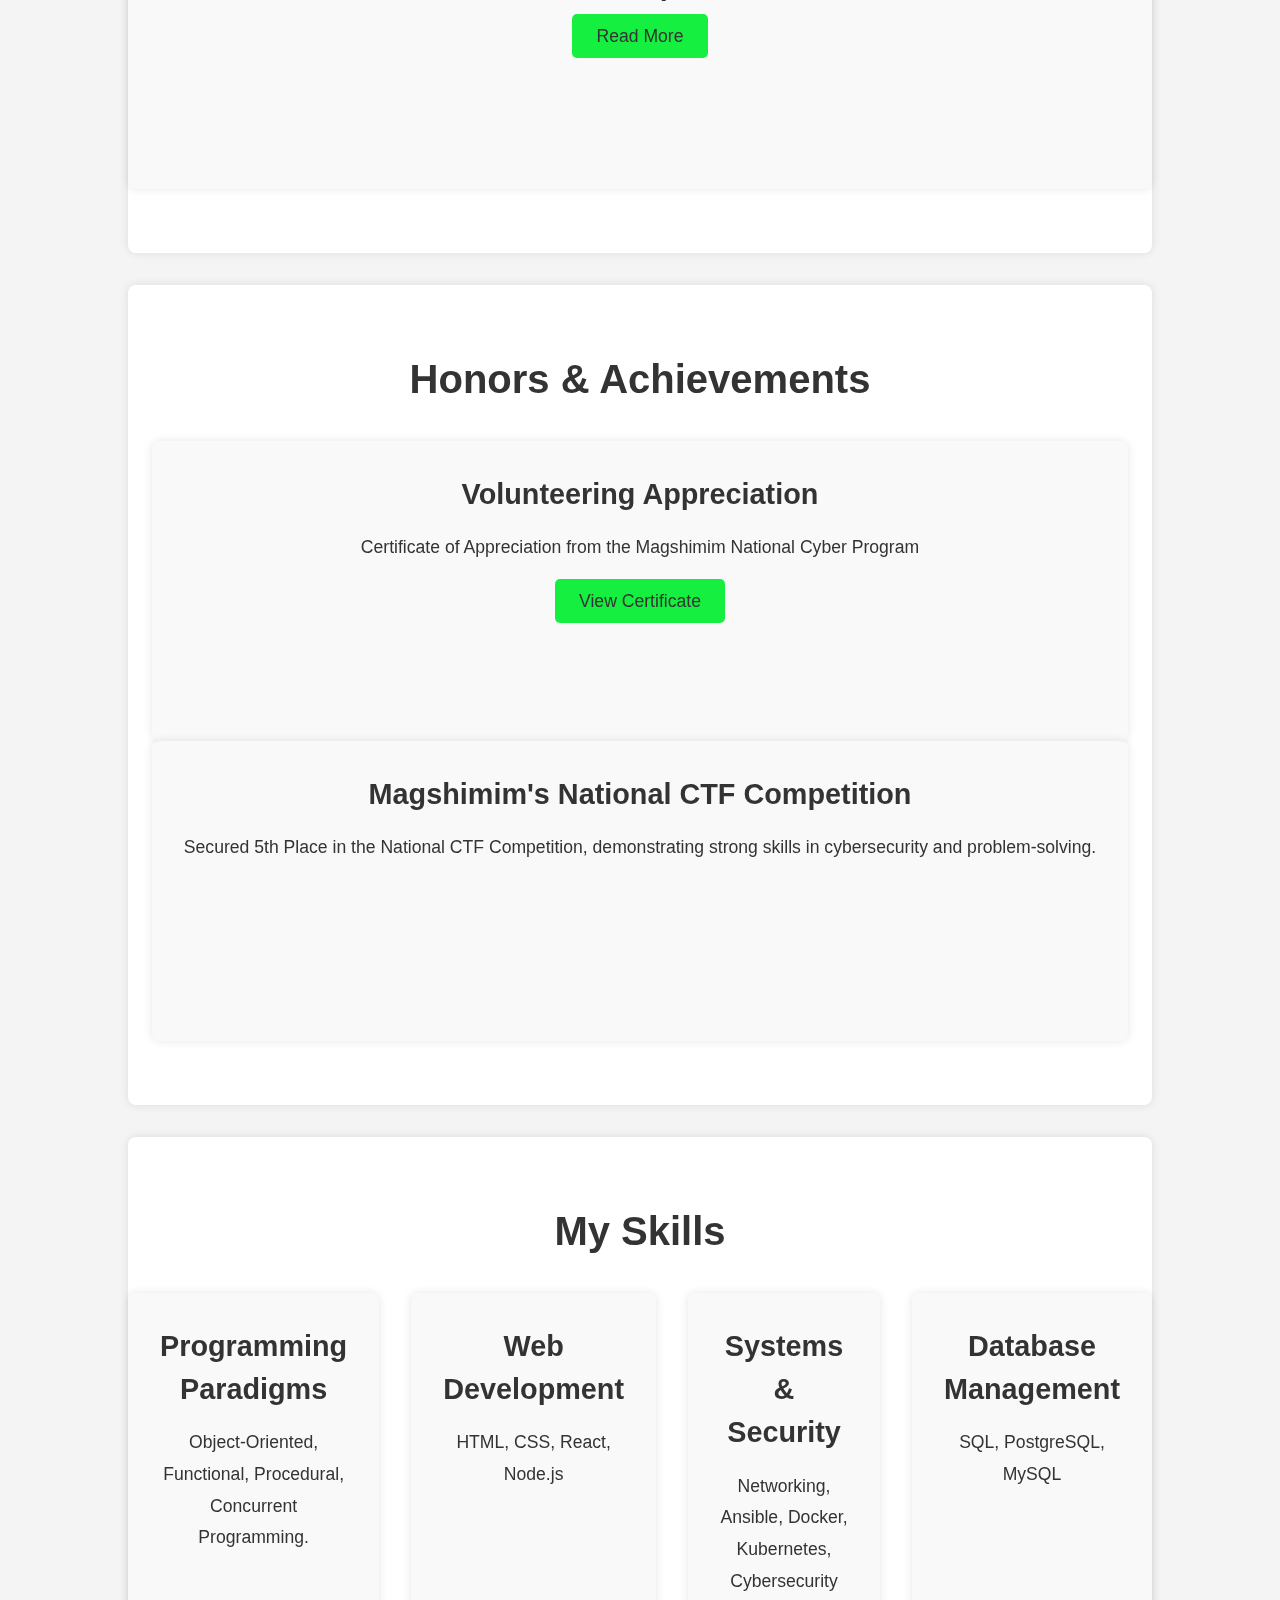
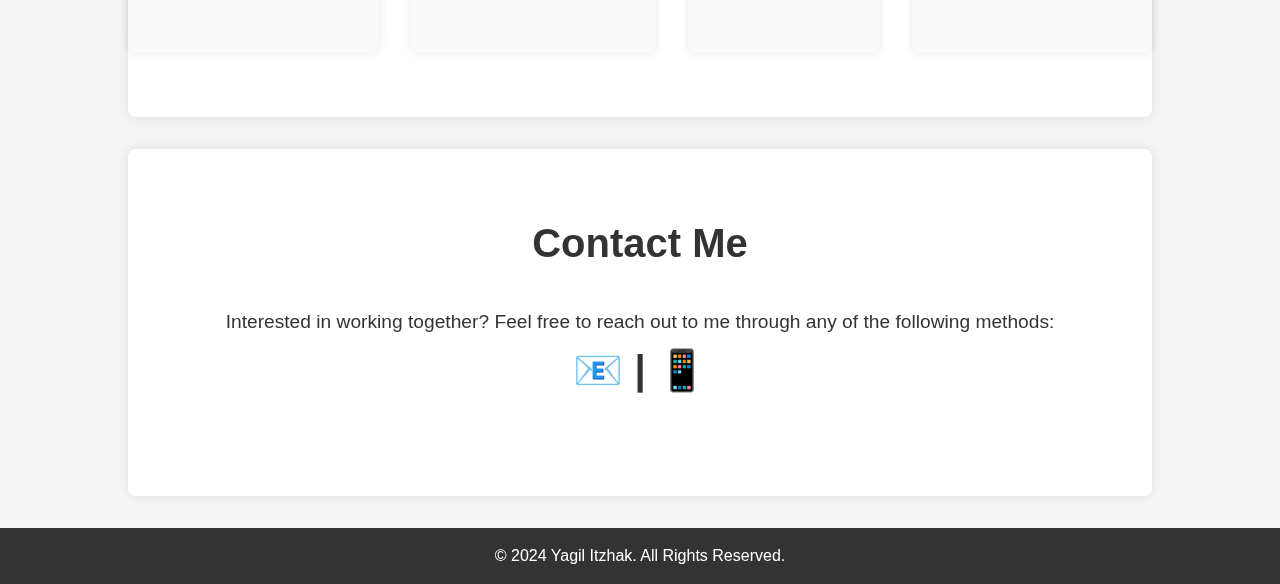
==== commit 7683cd10: "make it short" ====
--- a/index.html
+++ b/index.html
@@ -67,8 +67,14 @@
                 </div>
                 <div class="project-item">
                     <h3>Patrol Planning System</h3>
-                    <p>Designed and developed a system for planning patrol routes using geographic data and environmental conditions.</p>
+                    <p>Implemented algorithms like A*, multilevel graph partitioning, and Chinese postman problem for route optimization, utilized parallel programming for faster computations, built an intuitive interface with React, TypeScript, and Leaflet, and developed a secure registration system using SQL and C++ with encryption and salting.</p>
                     <b>Score: 97</b>
+                </div>
+                <div class="project-item">
+                    <h3>Online Writter</h3>
+                    <p>
+                        As a final project for Magshimim, my team developed a BitTorrent-like file-sharing system using TCP hole punching for efficient connectivity, along with automatic data synchronization via Ajax. I also created a user-friendly interface with React and TypeScript, and developed a secure registration mechanism using SQL and Node.js with encryption and salting for enhanced security.
+                    </p>
                 </div>
                 <div class="project-item">
                     <h3>Assembly X86 Hangman</h3>
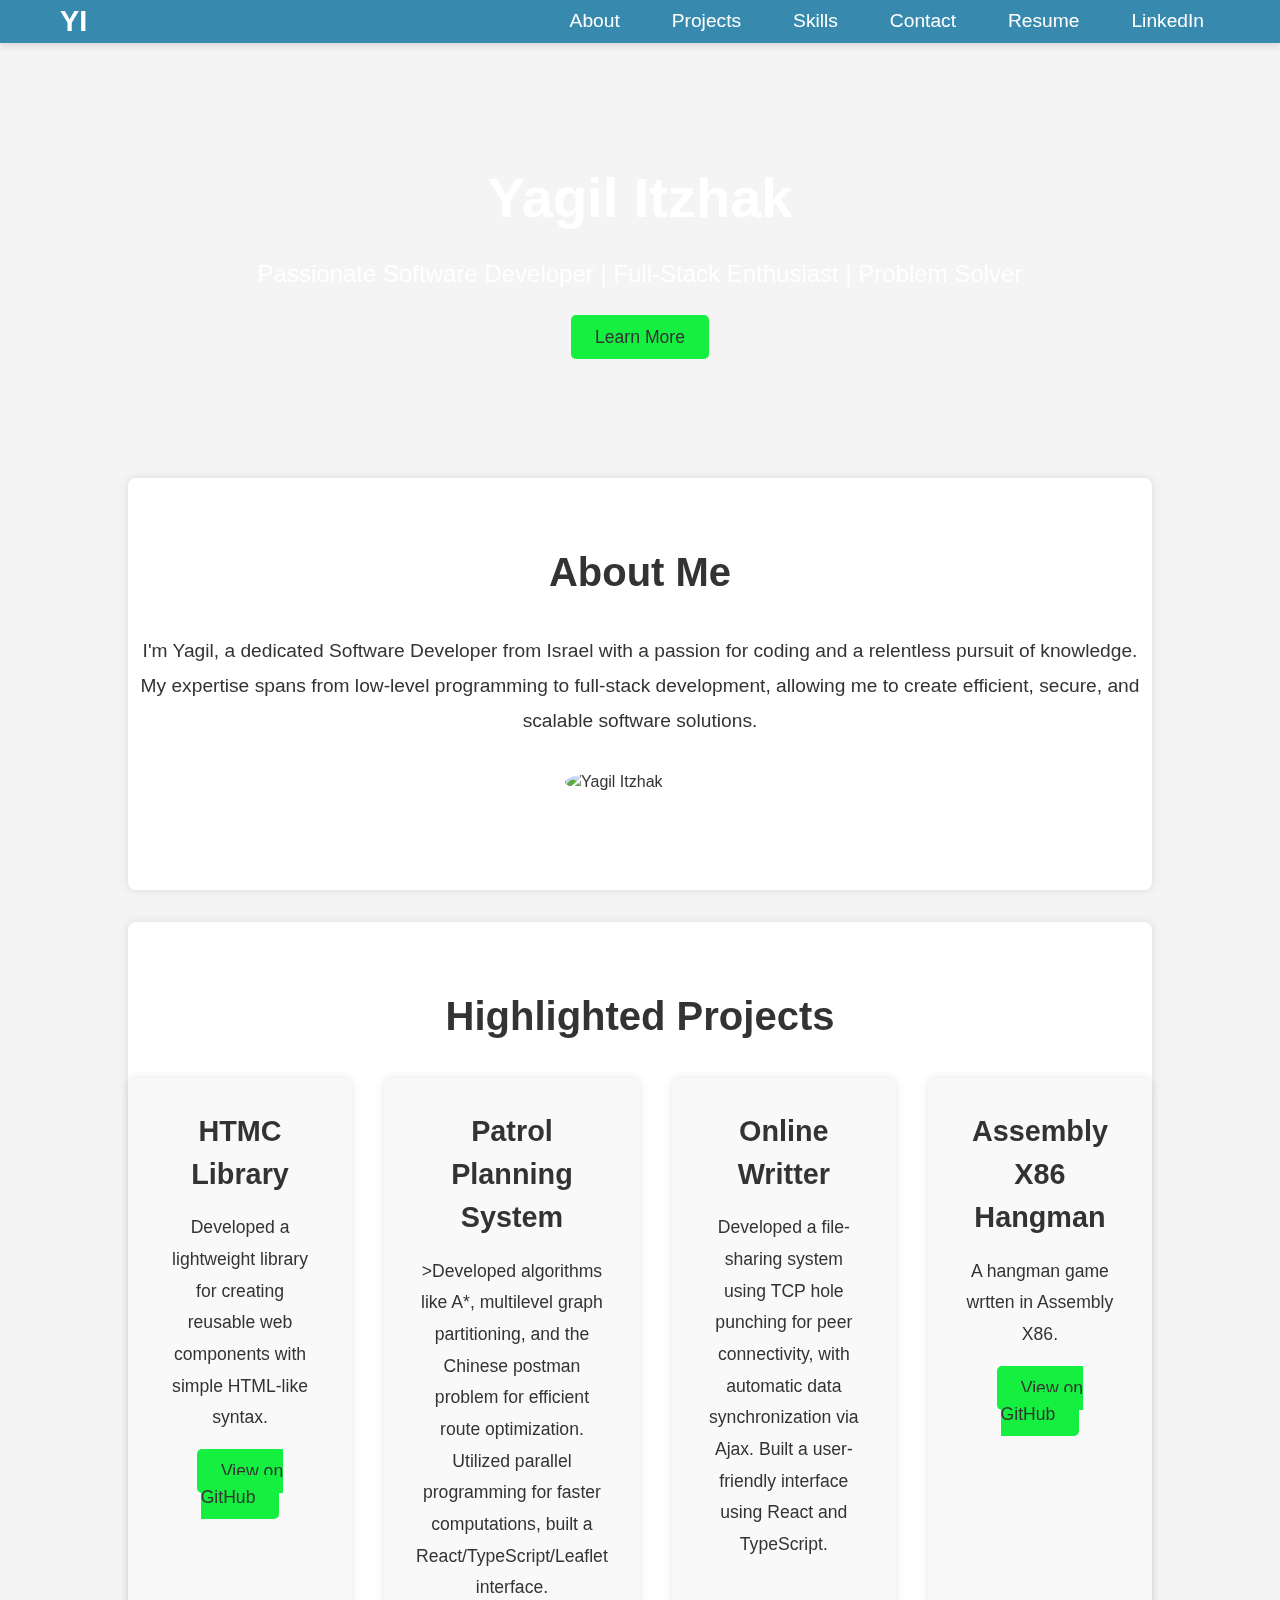
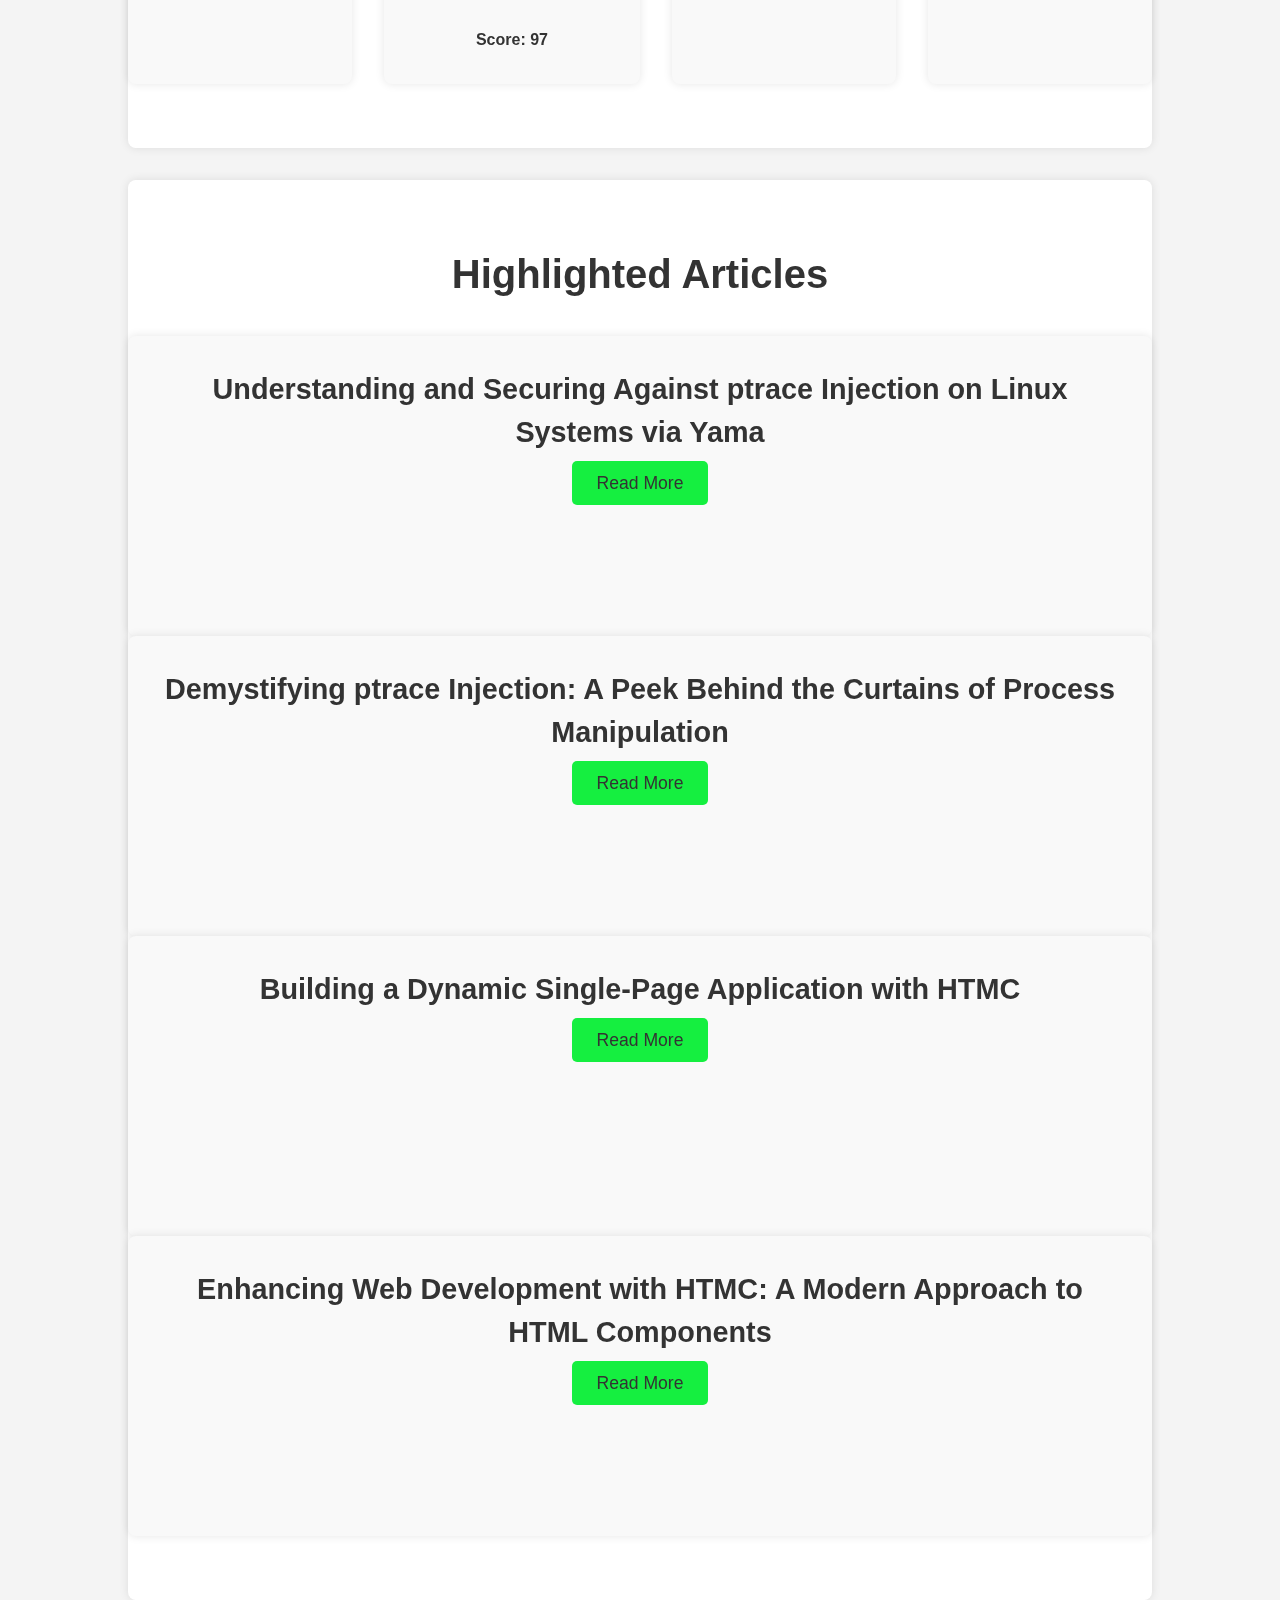
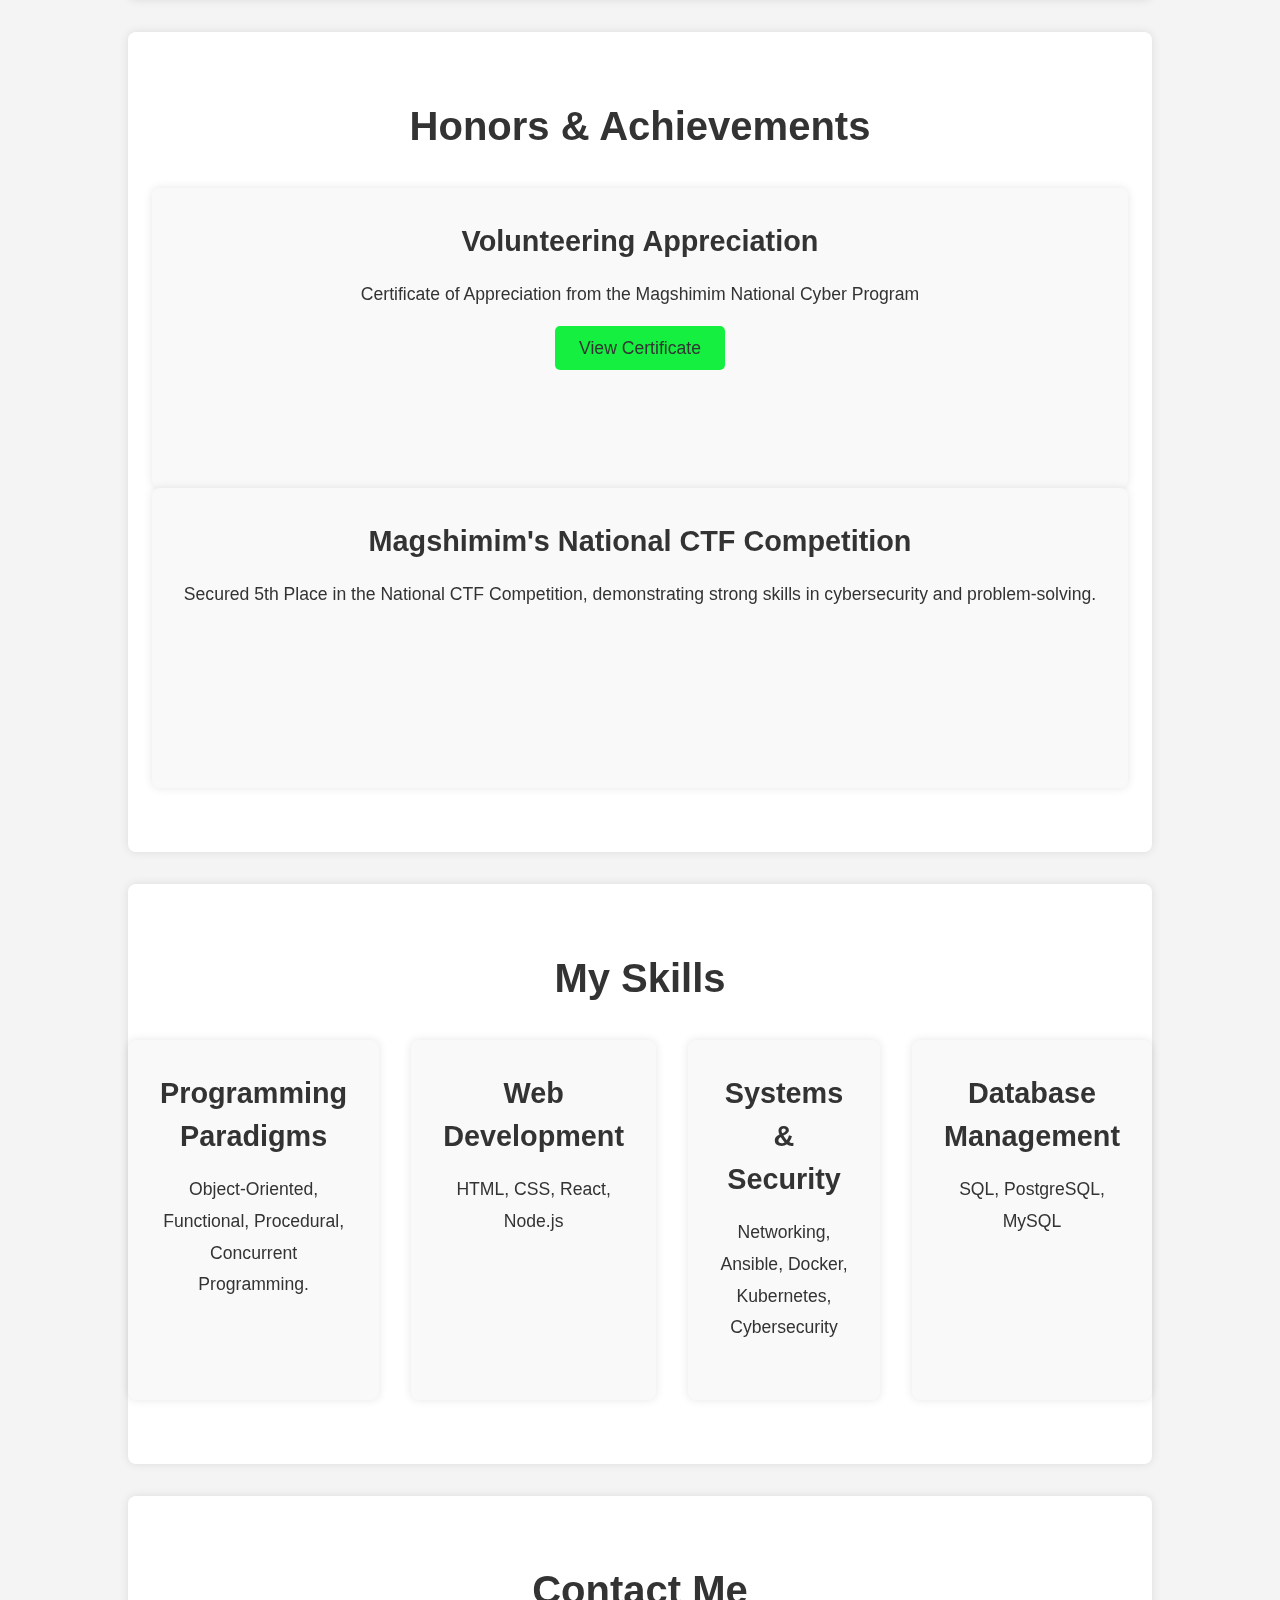
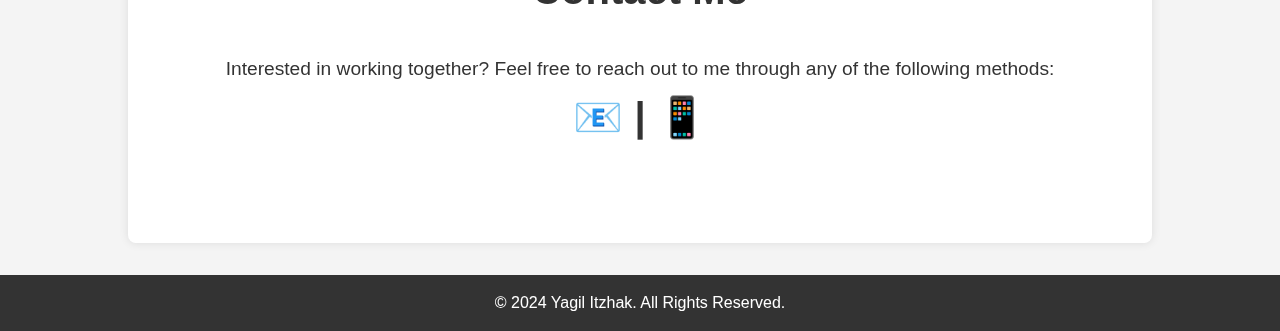
==== commit 63375e65: "make it short" ====
--- a/index.html
+++ b/index.html
@@ -67,14 +67,13 @@
                 </div>
                 <div class="project-item">
                     <h3>Patrol Planning System</h3>
-                    <p>Implemented algorithms like A*, multilevel graph partitioning, and Chinese postman problem for route optimization, utilized parallel programming for faster computations, built an intuitive interface with React, TypeScript, and Leaflet, and developed a secure registration system using SQL and C++ with encryption and salting.</p>
+                    <p>>Developed algorithms like A*, multilevel graph partitioning, and the Chinese postman problem for efficient route optimization. Utilized parallel programming for faster computations, built a React/TypeScript/Leaflet interface.</p>
+                    </ul>
                     <b>Score: 97</b>
                 </div>
                 <div class="project-item">
                     <h3>Online Writter</h3>
-                    <p>
-                        As a final project for Magshimim, my team developed a BitTorrent-like file-sharing system using TCP hole punching for efficient connectivity, along with automatic data synchronization via Ajax. I also created a user-friendly interface with React and TypeScript, and developed a secure registration mechanism using SQL and Node.js with encryption and salting for enhanced security.
-                    </p>
+                    <p>Developed a file-sharing system using TCP hole punching for peer connectivity, with automatic data synchronization via Ajax. Built a user-friendly interface using React and TypeScript.</p>
                 </div>
                 <div class="project-item">
                     <h3>Assembly X86 Hangman</h3>
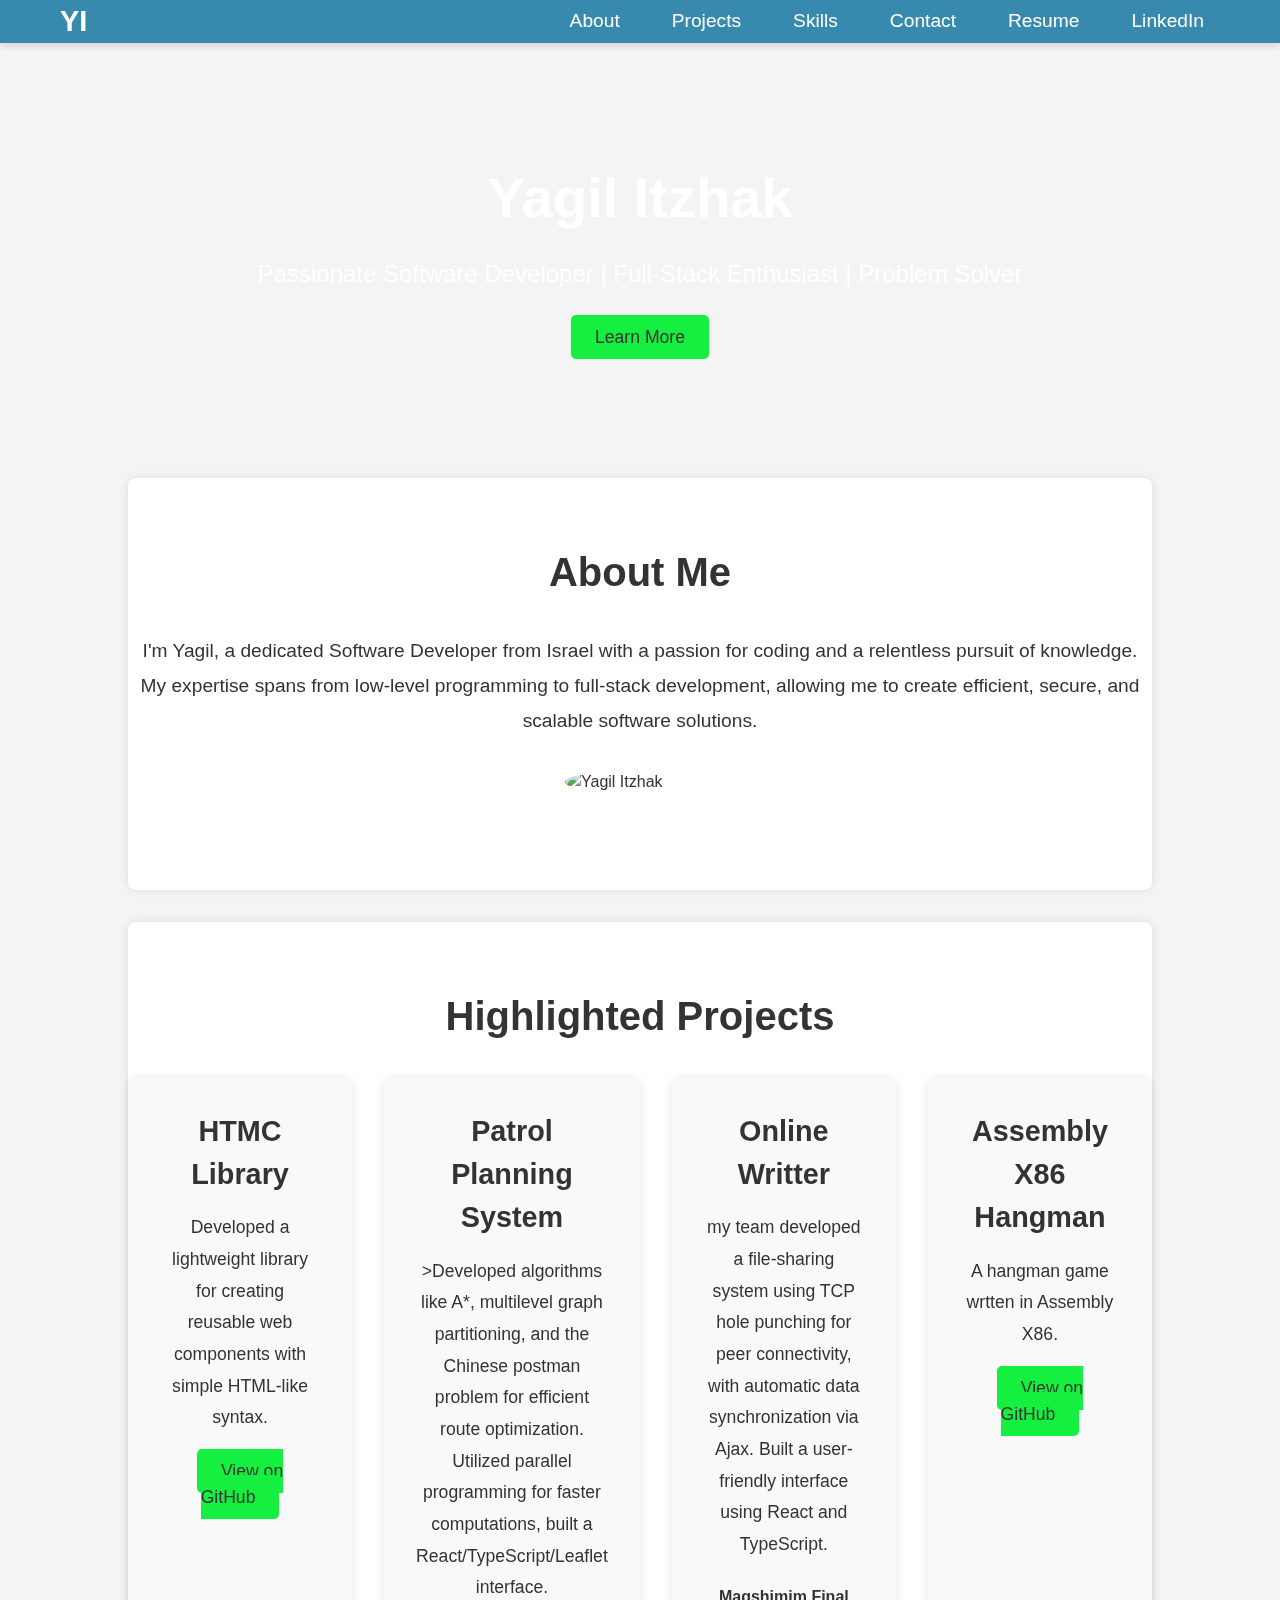
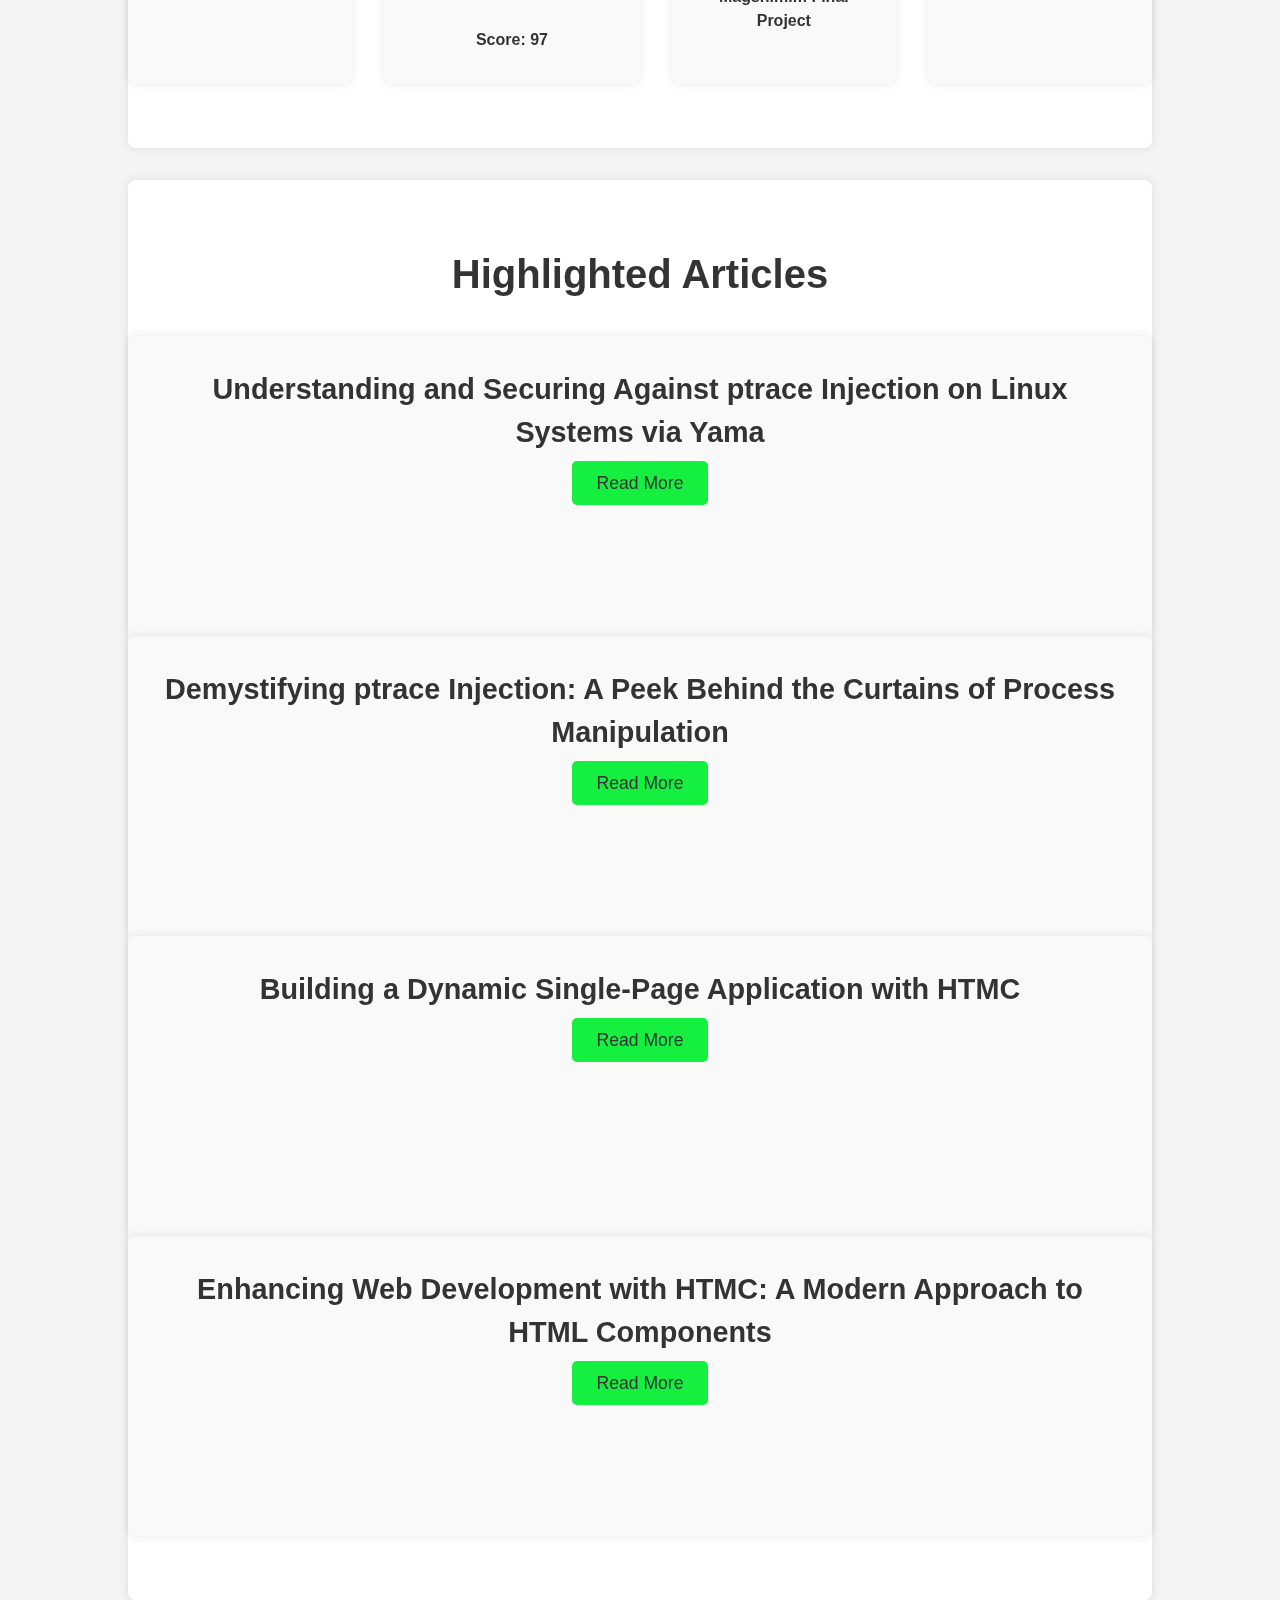
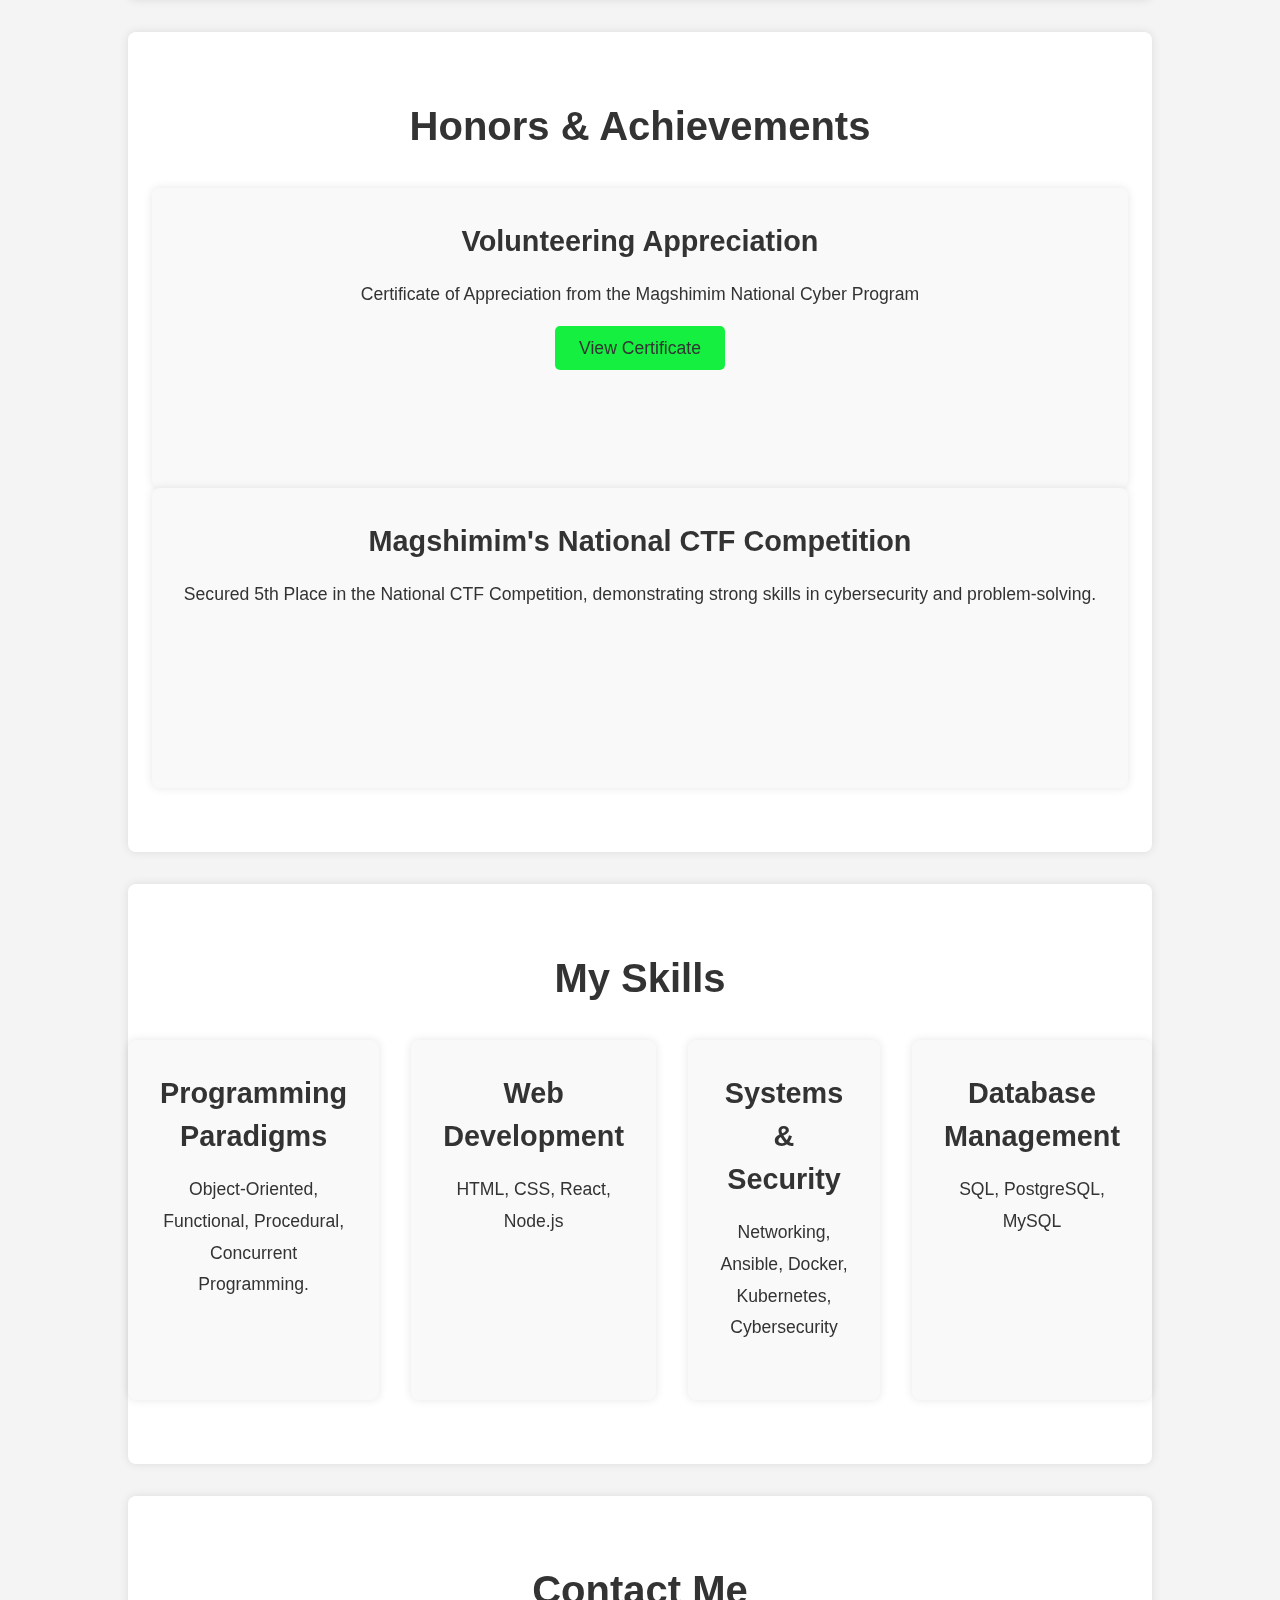
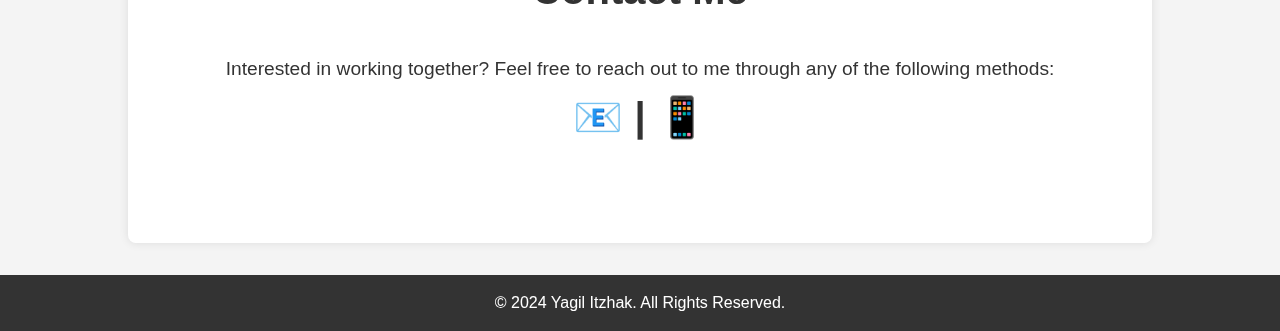
==== commit 9367adfb: "magshimim" ====
--- a/index.html
+++ b/index.html
@@ -73,7 +73,8 @@
                 </div>
                 <div class="project-item">
                     <h3>Online Writter</h3>
-                    <p>Developed a file-sharing system using TCP hole punching for peer connectivity, with automatic data synchronization via Ajax. Built a user-friendly interface using React and TypeScript.</p>
+                    <p>my team developed a file-sharing system using TCP hole punching for peer connectivity, with automatic data synchronization via Ajax. Built a user-friendly interface using React and TypeScript.</p>
+                    <b>Magshimim Final Project</b>
                 </div>
                 <div class="project-item">
                     <h3>Assembly X86 Hangman</h3>
